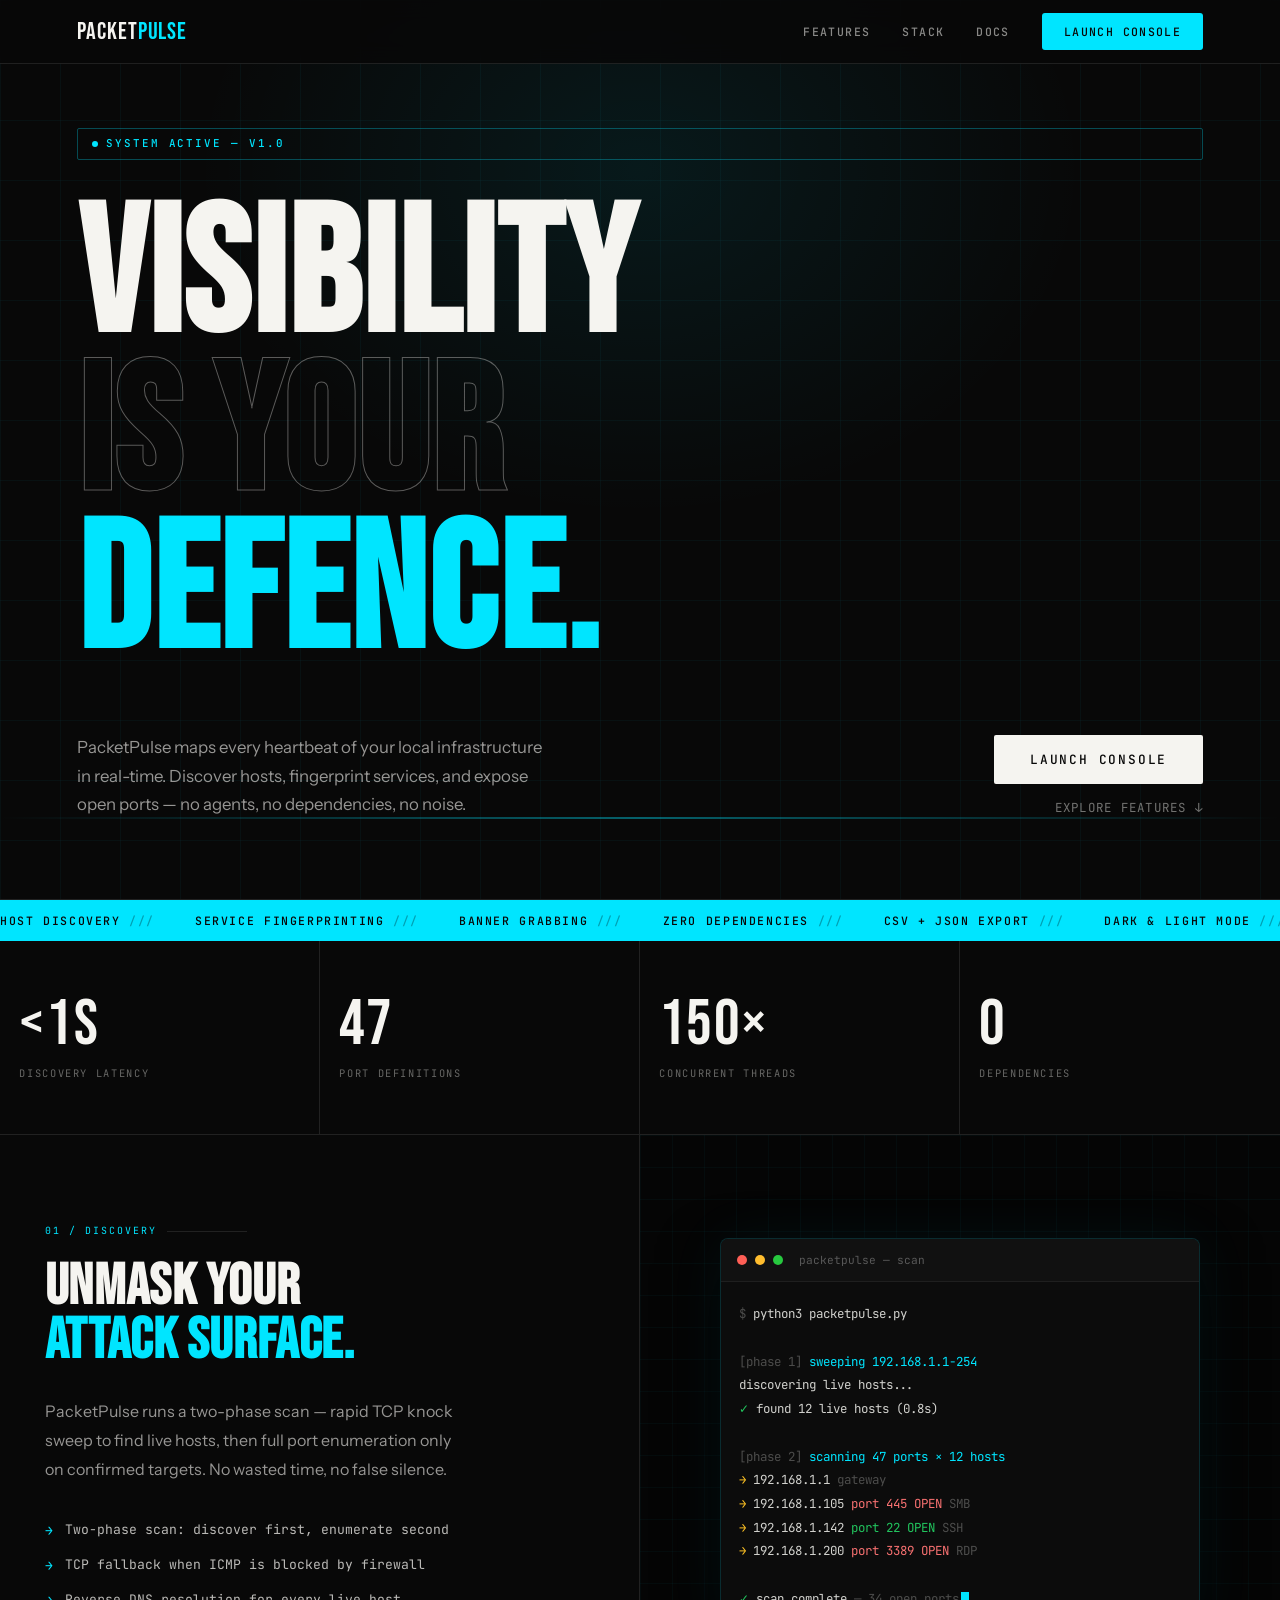
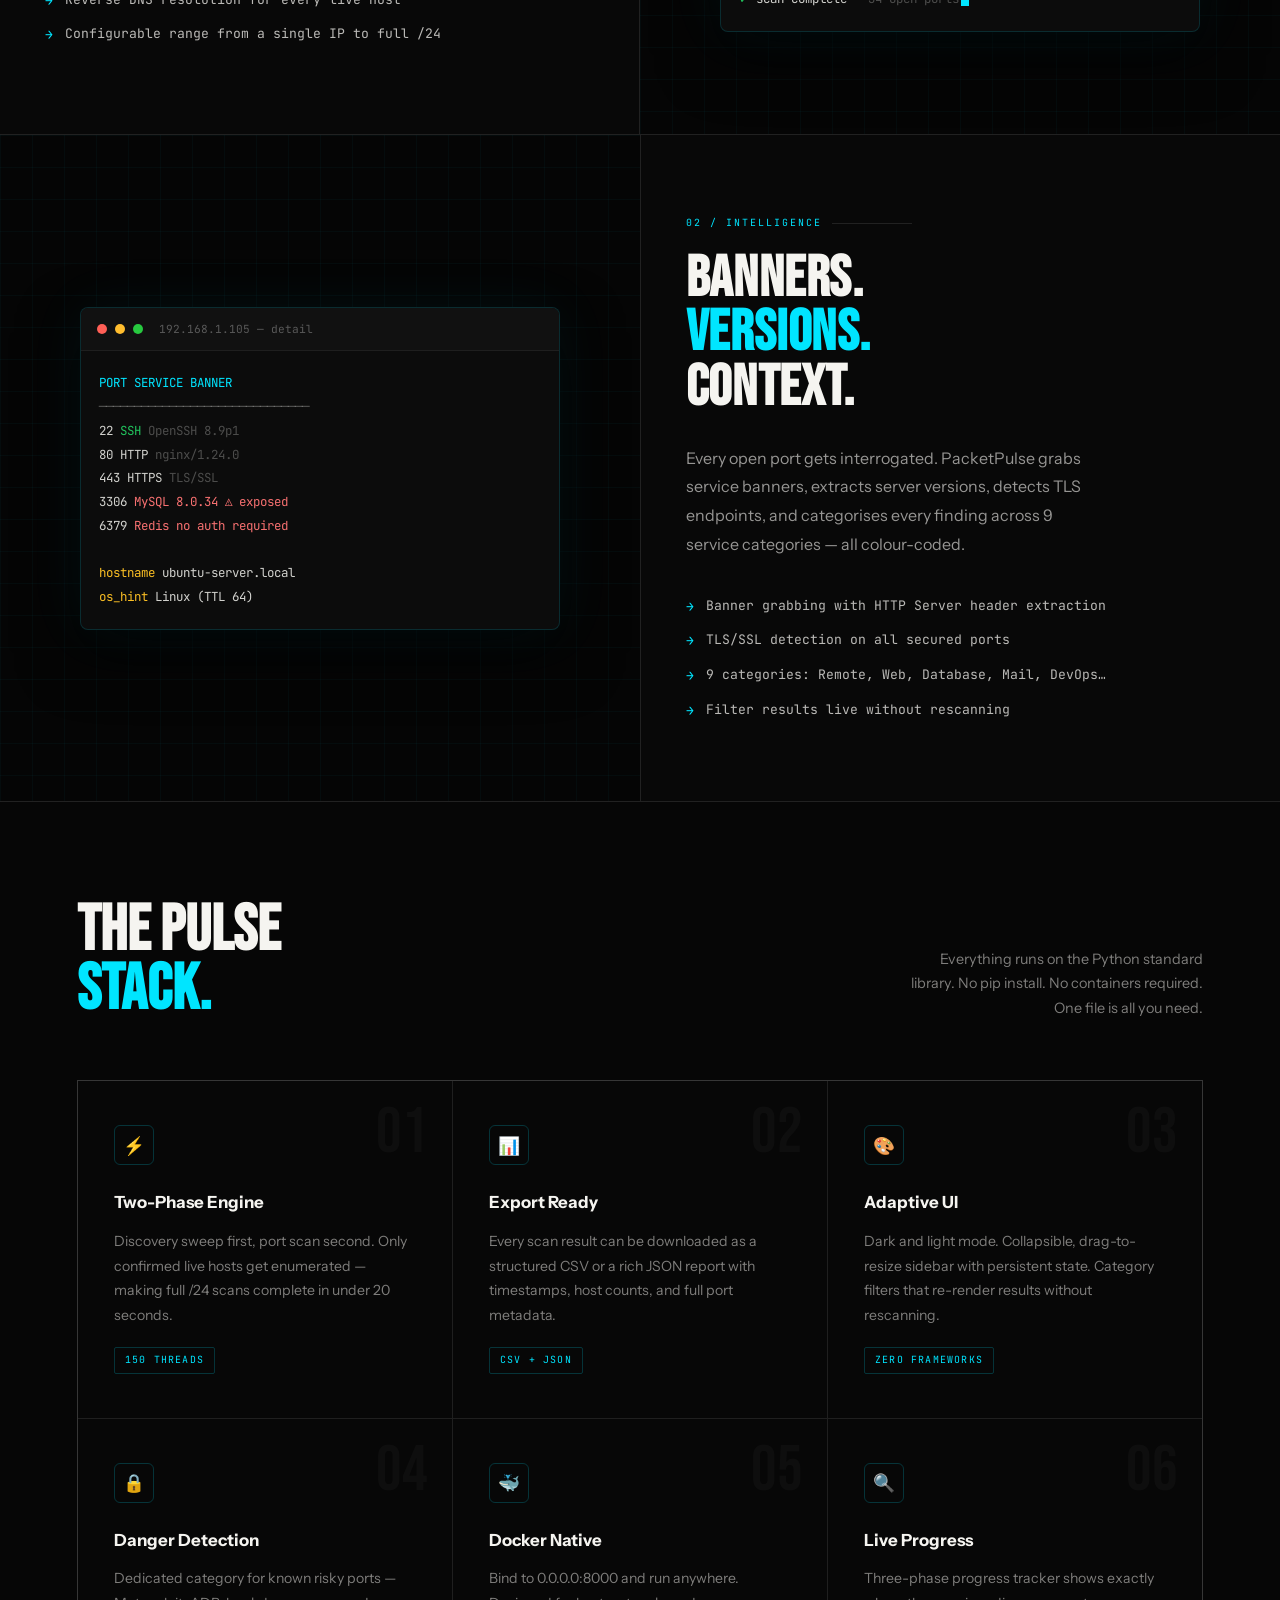
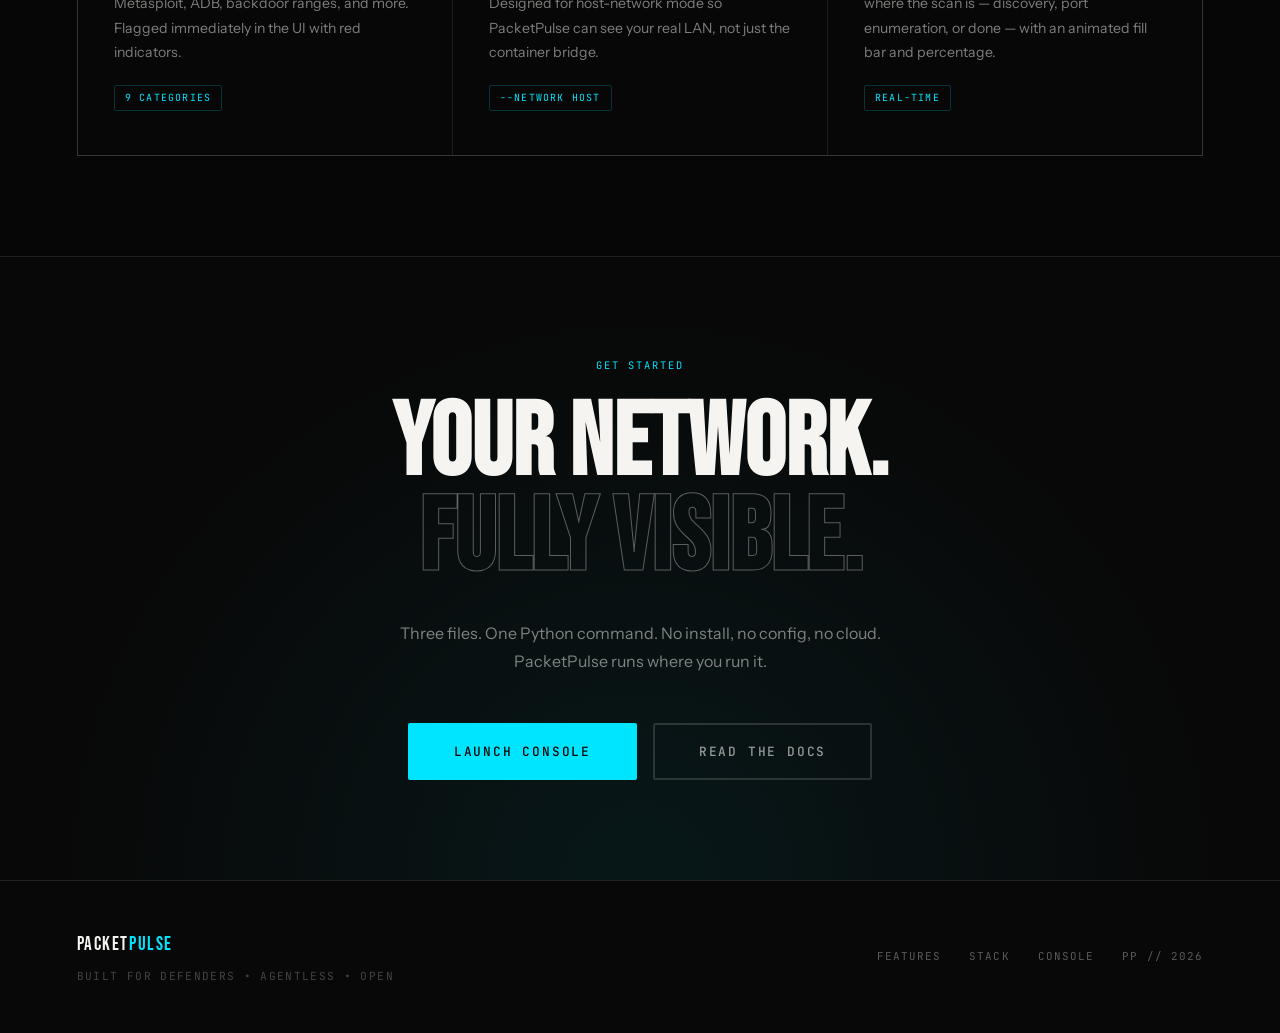
==== frontend/index.html @ a8d6117f "initial: project skeleton" ====
<!DOCTYPE html>
<html lang="en">
<head>
  <meta charset="UTF-8">
  <meta name="viewport" content="width=device-width, initial-scale=1.0">
  <title>PacketPulse | Network Intelligence</title>
  <link rel="preconnect" href="https://fonts.googleapis.com">
  <link href="https://fonts.googleapis.com/css2?family=Bebas+Neue&family=Instrument+Sans:wght@400;500;600;700&family=JetBrains+Mono:wght@400;500&display=swap" rel="stylesheet">
  <style>
    /* ── TOKENS ── */
    :root {
      --black:   #080808;
      --white:   #f5f4f0;
      --ink:     #111111;
      --paper:   #f5f4f0;
      --cyan:    #00e5ff;
      --red:     #ff2d2d;
      --dim:     #6b7280;
      --rule:    rgba(255,255,255,0.1);
      --rule-dk: rgba(0,0,0,0.1);
      --mono:    'JetBrains Mono', monospace;
      --sans:    'Instrument Sans', sans-serif;
      --display: 'Bebas Neue', sans-serif;
    }

    /* ── RESET ── */
    *, *::before, *::after { box-sizing: border-box; margin: 0; padding: 0; }
    html { scroll-behavior: smooth; }
    body {
      background: var(--black);
      color: var(--white);
      font-family: var(--sans);
      font-size: 16px;
      line-height: 1.65;
      overflow-x: hidden;
      -webkit-font-smoothing: antialiased;
    }
    a { text-decoration: none; }

    /* ── CURSOR ── */
    body { cursor: crosshair; }
    a, button { cursor: pointer; }

    /* ── NAV ── */
    nav {
      position: fixed;
      top: 0; left: 0; right: 0;
      z-index: 100;
      display: flex;
      align-items: center;
      justify-content: space-between;
      padding: 0 6%;
      height: 64px;
      border-bottom: 1px solid var(--rule);
      background: rgba(8,8,8,0.85);
      backdrop-filter: blur(12px);
    }
    .nav-logo {
      font-family: var(--display);
      font-size: 1.5rem;
      letter-spacing: 0.04em;
      color: var(--white);
    }
    .nav-logo em { font-style: normal; color: var(--cyan); }
    .nav-right { display: flex; align-items: center; gap: 32px; }
    .nav-link {
      font-family: var(--mono);
      font-size: 0.72rem;
      font-weight: 500;
      letter-spacing: 0.12em;
      text-transform: uppercase;
      color: rgba(245,244,240,0.55);
      transition: color 0.2s;
    }
    .nav-link:hover { color: var(--white); }
    .nav-cta {
      font-family: var(--mono);
      font-size: 0.72rem;
      font-weight: 500;
      letter-spacing: 0.12em;
      text-transform: uppercase;
      color: var(--black);
      background: var(--cyan);
      padding: 9px 22px;
      border-radius: 3px;
      transition: background 0.2s, transform 0.15s;
    }
    .nav-cta:hover { background: #fff; transform: translateY(-1px); }

    /* ── HERO ── */
    .hero {
      min-height: 100vh;
      display: flex;
      flex-direction: column;
      justify-content: flex-end;
      padding: 0 6% 80px;
      padding-top: 64px;
      position: relative;
      border-bottom: 1px solid var(--rule);
      overflow: hidden;
    }

    /* Animated scan grid */
    .hero-grid {
      position: absolute;
      inset: 0;
      background-image:
        linear-gradient(rgba(0,229,255,0.04) 1px, transparent 1px),
        linear-gradient(90deg, rgba(0,229,255,0.04) 1px, transparent 1px);
      background-size: 60px 60px;
      animation: gridDrift 20s linear infinite;
    }
    @keyframes gridDrift {
      from { background-position: 0 0; }
      to   { background-position: 60px 60px; }
    }

    /* Radial glow */
    .hero-glow {
      position: absolute;
      top: -20%;
      left: 50%;
      transform: translateX(-50%);
      width: 900px;
      height: 700px;
      background: radial-gradient(ellipse at center, rgba(0,229,255,0.08) 0%, transparent 70%);
      pointer-events: none;
    }

    /* Scan line */
    .scan-line {
      position: absolute;
      left: 0; right: 0;
      height: 2px;
      background: linear-gradient(90deg, transparent, var(--cyan), transparent);
      animation: scanDown 4s ease-in-out infinite;
      opacity: 0.4;
    }
    @keyframes scanDown {
      0%   { top: 0%; opacity: 0; }
      10%  { opacity: 0.4; }
      90%  { opacity: 0.4; }
      100% { top: 100%; opacity: 0; }
    }

    /* Label chip */
    .hero-chip {
      font-family: var(--mono);
      font-size: 0.68rem;
      font-weight: 500;
      letter-spacing: 0.18em;
      text-transform: uppercase;
      color: var(--cyan);
      border: 1px solid rgba(0,229,255,0.3);
      padding: 6px 14px;
      border-radius: 2px;
      display: inline-flex;
      align-items: center;
      gap: 8px;
      margin-bottom: 40px;
      position: relative;
      z-index: 1;
    }
    .hero-chip::before {
      content: '';
      width: 6px; height: 6px;
      border-radius: 50%;
      background: var(--cyan);
      animation: blink 1.4s infinite;
    }
    @keyframes blink { 0%,100%{opacity:1} 50%{opacity:0.2} }

    .hero-heading {
      font-family: var(--display);
      font-size: clamp(5rem, 14vw, 13rem);
      line-height: 0.88;
      letter-spacing: 0.01em;
      position: relative;
      z-index: 1;
      animation: fadeUp 0.9s ease both;
    }
    .hero-heading .line-1 { display: block; }
    .hero-heading .line-2 {
      display: block;
      color: transparent;
      -webkit-text-stroke: 1px rgba(245,244,240,0.35);
      animation: fadeUp 0.9s 0.15s ease both;
    }
    .hero-heading .line-3 {
      display: block;
      color: var(--cyan);
      animation: fadeUp 0.9s 0.3s ease both;
    }

    @keyframes fadeUp {
      from { opacity:0; transform: translateY(40px); }
      to   { opacity:1; transform: translateY(0); }
    }

    .hero-bottom {
      display: flex;
      align-items: flex-end;
      justify-content: space-between;
      margin-top: 60px;
      position: relative;
      z-index: 1;
      animation: fadeUp 0.9s 0.45s ease both;
    }
    .hero-desc {
      max-width: 480px;
      font-size: 1.05rem;
      color: rgba(245,244,240,0.6);
      line-height: 1.7;
    }
    .hero-actions {
      display: flex;
      flex-direction: column;
      align-items: flex-end;
      gap: 14px;
    }
    .btn-primary {
      font-family: var(--mono);
      font-size: 0.8rem;
      font-weight: 500;
      letter-spacing: 0.14em;
      text-transform: uppercase;
      color: var(--black);
      background: var(--white);
      padding: 14px 36px;
      border-radius: 2px;
      border: none;
      display: inline-block;
      transition: background 0.2s, transform 0.15s;
    }
    .btn-primary:hover { background: var(--cyan); transform: translateY(-2px); }
    .btn-ghost {
      font-family: var(--mono);
      font-size: 0.78rem;
      letter-spacing: 0.1em;
      text-transform: uppercase;
      color: rgba(245,244,240,0.45);
      transition: color 0.2s;
    }
    .btn-ghost:hover { color: var(--white); }

    /* ── STATS TICKER ── */
    .ticker {
      background: var(--cyan);
      overflow: hidden;
      white-space: nowrap;
    }
    .ticker-inner {
      display: inline-flex;
      animation: ticker 28s linear infinite;
    }
    .ticker-item {
      font-family: var(--mono);
      font-size: 0.72rem;
      font-weight: 500;
      letter-spacing: 0.14em;
      text-transform: uppercase;
      color: var(--black);
      padding: 11px 40px 11px 0;
    }
    .ticker-sep { color: rgba(0,0,0,0.3); }
    @keyframes ticker {
      from { transform: translateX(0); }
      to   { transform: translateX(-50%); }
    }

    /* ── STATS STRIP ── */
    .stats {
      display: grid;
      grid-template-columns: repeat(4, 1fr);
      border-bottom: 1px solid var(--rule);
    }
    .stat {
      padding: 52px 6%;
      border-right: 1px solid var(--rule);
      position: relative;
      overflow: hidden;
    }
    .stat:last-child { border-right: none; }
    .stat-num {
      font-family: var(--display);
      font-size: 4rem;
      letter-spacing: 0.02em;
      color: var(--white);
      line-height: 1;
      margin-bottom: 8px;
      transition: color 0.3s;
    }
    .stat:hover .stat-num { color: var(--cyan); }
    .stat-label {
      font-family: var(--mono);
      font-size: 0.65rem;
      letter-spacing: 0.16em;
      text-transform: uppercase;
      color: rgba(245,244,240,0.4);
    }
    .stat::after {
      content: '';
      position: absolute;
      bottom: 0; left: 0; right: 0;
      height: 2px;
      background: var(--cyan);
      transform: scaleX(0);
      transform-origin: left;
      transition: transform 0.4s ease;
    }
    .stat:hover::after { transform: scaleX(1); }

    /* ── SECTION BASE ── */
    section { position: relative; }
    .section-label {
      font-family: var(--mono);
      font-size: 0.62rem;
      letter-spacing: 0.2em;
      text-transform: uppercase;
      color: var(--cyan);
      margin-bottom: 20px;
      display: flex;
      align-items: center;
      gap: 10px;
    }
    .section-label::after {
      content: '';
      flex: 1;
      height: 1px;
      background: var(--rule);
      max-width: 80px;
    }

    /* ── FEATURE SPLIT ── */
    .feature-split {
      display: grid;
      grid-template-columns: 1fr 1fr;
      min-height: 600px;
      border-bottom: 1px solid var(--rule);
    }
    .feature-split:nth-child(even) { direction: rtl; }
    .feature-split:nth-child(even) > * { direction: ltr; }

    .split-text {
      padding: 80px 7%;
      display: flex;
      flex-direction: column;
      justify-content: center;
      border-right: 1px solid var(--rule);
    }
    .feature-split:nth-child(even) .split-text { border-right: none; border-left: 1px solid var(--rule); }

    .split-heading {
      font-family: var(--display);
      font-size: clamp(2.5rem, 4.5vw, 4rem);
      line-height: 0.95;
      margin-bottom: 28px;
      letter-spacing: 0.01em;
    }
    .split-heading em { font-style: normal; color: var(--cyan); }
    .split-body {
      font-size: 1rem;
      color: rgba(245,244,240,0.6);
      max-width: 420px;
      margin-bottom: 36px;
      line-height: 1.8;
    }
    .feature-list {
      list-style: none;
      display: flex;
      flex-direction: column;
      gap: 12px;
    }
    .feature-list li {
      display: flex;
      align-items: flex-start;
      gap: 12px;
      font-family: var(--mono);
      font-size: 0.82rem;
      color: rgba(245,244,240,0.75);
    }
    .feature-list li::before {
      content: '→';
      color: var(--cyan);
      flex-shrink: 0;
      margin-top: 1px;
    }

    /* Terminal visual */
    .split-visual {
      padding: 60px 7%;
      display: flex;
      align-items: center;
      justify-content: center;
      background: #050505;
      position: relative;
      overflow: hidden;
    }
    .split-visual::before {
      content: '';
      position: absolute;
      inset: 0;
      background-image:
        linear-gradient(rgba(0,229,255,0.03) 1px, transparent 1px),
        linear-gradient(90deg, rgba(0,229,255,0.03) 1px, transparent 1px);
      background-size: 32px 32px;
    }

    .terminal {
      width: 100%;
      max-width: 480px;
      background: #0c0c0c;
      border: 1px solid rgba(0,229,255,0.15);
      border-radius: 8px;
      overflow: hidden;
      position: relative;
      z-index: 1;
      box-shadow: 0 0 60px rgba(0,229,255,0.06), 0 24px 60px rgba(0,0,0,0.6);
    }
    .term-bar {
      padding: 12px 16px;
      background: #111;
      border-bottom: 1px solid rgba(255,255,255,0.06);
      display: flex;
      align-items: center;
      gap: 8px;
    }
    .term-dot {
      width: 10px; height: 10px;
      border-radius: 50%;
    }
    .term-dot.r { background: #ff5f56; }
    .term-dot.y { background: #ffbd2e; }
    .term-dot.g { background: #27c93f; }
    .term-title {
      font-family: var(--mono);
      font-size: 0.7rem;
      color: rgba(255,255,255,0.3);
      margin-left: 8px;
    }
    .term-body {
      padding: 20px 18px;
      font-family: var(--mono);
      font-size: 0.78rem;
      line-height: 1.9;
    }
    .t-dim   { color: rgba(245,244,240,0.28); }
    .t-cyan  { color: var(--cyan); }
    .t-green { color: #22c55e; }
    .t-red   { color: #f87171; }
    .t-white { color: rgba(245,244,240,0.85); }
    .t-amber { color: #fbbf24; }
    .cursor {
      display: inline-block;
      width: 8px; height: 14px;
      background: var(--cyan);
      margin-left: 2px;
      vertical-align: middle;
      animation: cursorBlink 1.1s step-end infinite;
    }
    @keyframes cursorBlink { 0%,100%{opacity:1} 50%{opacity:0} }

    /* Topology visual */
    .topology {
      width: 100%;
      max-width: 420px;
      position: relative;
      z-index: 1;
    }
    .topo-node {
      position: absolute;
      width: 44px; height: 44px;
      border-radius: 50%;
      border: 1.5px solid;
      display: flex;
      align-items: center;
      justify-content: center;
      font-family: var(--mono);
      font-size: 0.6rem;
      color: rgba(245,244,240,0.7);
      background: #0c0c0c;
    }
    .topo-svg { width: 100%; height: 320px; }

    /* ── CARDS GRID ── */
    .cards-section {
      padding: 100px 6%;
      background: #060606;
      border-bottom: 1px solid var(--rule);
    }
    .cards-header {
      display: flex;
      align-items: flex-end;
      justify-content: space-between;
      margin-bottom: 60px;
    }
    .cards-heading {
      font-family: var(--display);
      font-size: clamp(2.5rem, 5vw, 4.5rem);
      line-height: 0.92;
      max-width: 500px;
    }
    .cards-heading em { font-style: normal; color: var(--cyan); }
    .cards-sub {
      font-size: 0.9rem;
      color: rgba(245,244,240,0.5);
      max-width: 300px;
      text-align: right;
      line-height: 1.7;
    }
    .cards-grid {
      display: grid;
      grid-template-columns: repeat(3, 1fr);
      gap: 1px;
      background: var(--rule);
      border: 1px solid var(--rule);
    }
    .c-card {
      background: #070707;
      padding: 44px 36px;
      position: relative;
      overflow: hidden;
      transition: background 0.3s;
    }
    .c-card:hover { background: #0d0d0d; }
    .c-card::before {
      content: attr(data-num);
      position: absolute;
      top: 20px; right: 24px;
      font-family: var(--display);
      font-size: 4rem;
      color: rgba(255,255,255,0.03);
      line-height: 1;
      pointer-events: none;
    }
    .c-card-icon {
      width: 40px; height: 40px;
      border: 1px solid rgba(0,229,255,0.2);
      border-radius: 6px;
      display: flex;
      align-items: center;
      justify-content: center;
      font-size: 1.1rem;
      margin-bottom: 24px;
      color: var(--cyan);
      transition: background 0.3s, border-color 0.3s;
    }
    .c-card:hover .c-card-icon { background: rgba(0,229,255,0.08); border-color: var(--cyan); }
    .c-card-title {
      font-family: var(--sans);
      font-size: 1.05rem;
      font-weight: 700;
      color: var(--white);
      margin-bottom: 12px;
    }
    .c-card-body {
      font-size: 0.88rem;
      color: rgba(245,244,240,0.5);
      line-height: 1.75;
    }
    .c-card-tag {
      display: inline-block;
      margin-top: 20px;
      font-family: var(--mono);
      font-size: 0.62rem;
      letter-spacing: 0.12em;
      text-transform: uppercase;
      color: var(--cyan);
      padding: 4px 10px;
      border: 1px solid rgba(0,229,255,0.2);
      border-radius: 2px;
    }

    /* ── MARQUEE CTA ── */
    .marquee-cta {
      padding: 100px 6%;
      display: flex;
      flex-direction: column;
      align-items: center;
      text-align: center;
      border-bottom: 1px solid var(--rule);
      position: relative;
      overflow: hidden;
    }
    .marquee-cta::before {
      content: '';
      position: absolute;
      inset: 0;
      background: radial-gradient(ellipse at center bottom, rgba(0,229,255,0.07) 0%, transparent 65%);
    }
    .cta-overline {
      font-family: var(--mono);
      font-size: 0.65rem;
      letter-spacing: 0.2em;
      text-transform: uppercase;
      color: var(--cyan);
      margin-bottom: 24px;
      position: relative;
    }
    .cta-heading {
      font-family: var(--display);
      font-size: clamp(3rem, 8vw, 7rem);
      line-height: 0.92;
      max-width: 900px;
      margin-bottom: 32px;
      position: relative;
    }
    .cta-heading em { font-style: normal; color: transparent; -webkit-text-stroke: 1px rgba(245,244,240,0.35); }
    .cta-sub {
      font-size: 1rem;
      color: rgba(245,244,240,0.5);
      max-width: 520px;
      margin-bottom: 48px;
      line-height: 1.75;
      position: relative;
    }
    .cta-btns {
      display: flex;
      gap: 16px;
      position: relative;
    }
    .btn-lg {
      font-family: var(--mono);
      font-size: 0.8rem;
      font-weight: 500;
      letter-spacing: 0.14em;
      text-transform: uppercase;
      padding: 16px 44px;
      border-radius: 2px;
      display: inline-block;
      transition: all 0.2s;
    }
    .btn-lg.fill {
      background: var(--cyan);
      color: var(--black);
      border: 2px solid var(--cyan);
    }
    .btn-lg.fill:hover { background: var(--white); border-color: var(--white); transform: translateY(-2px); }
    .btn-lg.outline {
      background: transparent;
      color: rgba(245,244,240,0.6);
      border: 2px solid rgba(245,244,240,0.15);
    }
    .btn-lg.outline:hover { border-color: rgba(245,244,240,0.5); color: var(--white); }

    /* ── FOOTER ── */
    footer {
      padding: 48px 6%;
      display: flex;
      align-items: center;
      justify-content: space-between;
      flex-wrap: wrap;
      gap: 20px;
    }
    .foot-logo {
      font-family: var(--display);
      font-size: 1.2rem;
      letter-spacing: 0.08em;
      color: var(--white);
    }
    .foot-logo em { font-style: normal; color: var(--cyan); }
    .foot-tagline {
      font-family: var(--mono);
      font-size: 0.7rem;
      letter-spacing: 0.12em;
      color: rgba(245,244,240,0.25);
      text-transform: uppercase;
    }
    .foot-links {
      display: flex;
      gap: 28px;
    }
    .foot-link {
      font-family: var(--mono);
      font-size: 0.68rem;
      letter-spacing: 0.1em;
      text-transform: uppercase;
      color: rgba(245,244,240,0.35);
      transition: color 0.2s;
    }
    .foot-link:hover { color: var(--cyan); }

    /* ── SCROLL ANIMATIONS ── */
    .reveal {
      opacity: 0;
      transform: translateY(28px);
      transition: opacity 0.7s ease, transform 0.7s ease;
    }
    .reveal.visible {
      opacity: 1;
      transform: translateY(0);
    }

    /* ── RESPONSIVE ── */
    @media (max-width: 900px) {
      .feature-split { grid-template-columns: 1fr; }
      .feature-split:nth-child(even) { direction: ltr; }
      .split-text { border-right: none; border-bottom: 1px solid var(--rule); }
      .stats { grid-template-columns: repeat(2, 1fr); }
      .stat:nth-child(2) { border-right: none; }
      .stat:nth-child(3) { border-top: 1px solid var(--rule); }
      .cards-grid { grid-template-columns: 1fr; }
      .cards-header { flex-direction: column; align-items: flex-start; gap: 16px; }
      .cards-sub { text-align: left; }
      .hero-bottom { flex-direction: column; align-items: flex-start; gap: 32px; }
      .hero-actions { align-items: flex-start; }
      nav .nav-right .nav-link { display: none; }
    }
  </style>
</head>
<body>

  <!-- NAV -->
  <nav>
    <div class="nav-logo">Packet<em>Pulse</em></div>
    <div class="nav-right">
      <a href="#features" class="nav-link">Features</a>
      <a href="#stack" class="nav-link">Stack</a>
      <a href="#start" class="nav-link">Docs</a>
      <a href="/pulse" class="nav-cta">Launch Console</a>
    </div>
  </nav>

  <!-- HERO -->
  <section class="hero">
    <div class="hero-grid"></div>
    <div class="hero-glow"></div>
    <div class="scan-line"></div>

    <div class="hero-chip">System Active &mdash; v1.0</div>

    <h1 class="hero-heading">
      <span class="line-1">Visibility</span>
      <span class="line-2">is Your</span>
      <span class="line-3">Defence.</span>
    </h1>

    <div class="hero-bottom">
      <p class="hero-desc">
        PacketPulse maps every heartbeat of your local infrastructure in real-time. 
        Discover hosts, fingerprint services, and expose open ports — no agents, no dependencies, no noise.
      </p>
      <div class="hero-actions">
        <a href="/pulse" class="btn-primary">Launch Console</a>
        <a href="#features" class="btn-ghost">Explore Features ↓</a>
      </div>
    </div>
  </section>

  <!-- TICKER -->
  <div class="ticker">
    <div class="ticker-inner">
      <!-- Duplicate for seamless loop -->
      <span class="ticker-item">Host Discovery <span class="ticker-sep">///</span></span>
      <span class="ticker-item">Service Fingerprinting <span class="ticker-sep">///</span></span>
      <span class="ticker-item">Banner Grabbing <span class="ticker-sep">///</span></span>
      <span class="ticker-item">Zero Dependencies <span class="ticker-sep">///</span></span>
      <span class="ticker-item">CSV + JSON Export <span class="ticker-sep">///</span></span>
      <span class="ticker-item">Dark &amp; Light Mode <span class="ticker-sep">///</span></span>
      <span class="ticker-item">150 Concurrent Threads <span class="ticker-sep">///</span></span>
      <span class="ticker-item">Resizable UI <span class="ticker-sep">///</span></span>
      <span class="ticker-item">Host Discovery <span class="ticker-sep">///</span></span>
      <span class="ticker-item">Service Fingerprinting <span class="ticker-sep">///</span></span>
      <span class="ticker-item">Banner Grabbing <span class="ticker-sep">///</span></span>
      <span class="ticker-item">Zero Dependencies <span class="ticker-sep">///</span></span>
      <span class="ticker-item">CSV + JSON Export <span class="ticker-sep">///</span></span>
      <span class="ticker-item">Dark &amp; Light Mode <span class="ticker-sep">///</span></span>
      <span class="ticker-item">150 Concurrent Threads <span class="ticker-sep">///</span></span>
      <span class="ticker-item">Resizable UI <span class="ticker-sep">///</span></span>
    </div>
  </div>

  <!-- STATS -->
  <div class="stats reveal">
    <div class="stat">
      <div class="stat-num">&lt;1s</div>
      <div class="stat-label">Discovery latency</div>
    </div>
    <div class="stat">
      <div class="stat-num">47</div>
      <div class="stat-label">Port definitions</div>
    </div>
    <div class="stat">
      <div class="stat-num">150×</div>
      <div class="stat-label">Concurrent threads</div>
    </div>
    <div class="stat">
      <div class="stat-num">0</div>
      <div class="stat-label">Dependencies</div>
    </div>
  </div>

  <!-- FEATURE 1 -->
  <section id="features" class="feature-split reveal">
    <div class="split-text">
      <div class="section-label">01 / Discovery</div>
      <h2 class="split-heading">Unmask your<br><em>Attack Surface.</em></h2>
      <p class="split-body">
        PacketPulse runs a two-phase scan — rapid TCP knock sweep to find live hosts, 
        then full port enumeration only on confirmed targets. No wasted time, no false silence.
      </p>
      <ul class="feature-list">
        <li>Two-phase scan: discover first, enumerate second</li>
        <li>TCP fallback when ICMP is blocked by firewall</li>
        <li>Reverse DNS resolution for every live host</li>
        <li>Configurable range from a single IP to full /24</li>
      </ul>
    </div>
    <div class="split-visual">
      <div class="terminal">
        <div class="term-bar">
          <div class="term-dot r"></div>
          <div class="term-dot y"></div>
          <div class="term-dot g"></div>
          <span class="term-title">packetpulse — scan</span>
        </div>
        <div class="term-body">
          <div><span class="t-dim">$</span> <span class="t-white">python3 packetpulse.py</span></div>
          <div class="t-dim">&nbsp;</div>
          <div><span class="t-dim">[phase 1]</span> <span class="t-cyan">sweeping 192.168.1.1-254</span></div>
          <div><span class="t-dim">          </span> <span class="t-white">discovering live hosts...</span></div>
          <div><span class="t-green">✓</span> <span class="t-white">found 12 live hosts (0.8s)</span></div>
          <div class="t-dim">&nbsp;</div>
          <div><span class="t-dim">[phase 2]</span> <span class="t-cyan">scanning 47 ports × 12 hosts</span></div>
          <div><span class="t-amber">→</span> <span class="t-white">192.168.1.1</span>  <span class="t-dim">gateway</span></div>
          <div><span class="t-amber">→</span> <span class="t-white">192.168.1.105</span> <span class="t-red">port 445 OPEN</span> <span class="t-dim">SMB</span></div>
          <div><span class="t-amber">→</span> <span class="t-white">192.168.1.142</span> <span class="t-green">port 22 OPEN</span>  <span class="t-dim">SSH</span></div>
          <div><span class="t-amber">→</span> <span class="t-white">192.168.1.200</span> <span class="t-red">port 3389 OPEN</span> <span class="t-dim">RDP</span></div>
          <div class="t-dim">&nbsp;</div>
          <div><span class="t-green">✓</span> <span class="t-white">scan complete</span> <span class="t-dim">— 34 open ports</span><span class="cursor"></span></div>
        </div>
      </div>
    </div>
  </section>

  <!-- FEATURE 2 -->
  <section class="feature-split reveal">
    <div class="split-text">
      <div class="section-label">02 / Intelligence</div>
      <h2 class="split-heading">Banners.<br><em>Versions.</em><br>Context.</h2>
      <p class="split-body">
        Every open port gets interrogated. PacketPulse grabs service banners, 
        extracts server versions, detects TLS endpoints, and categorises every 
        finding across 9 service categories — all colour-coded.
      </p>
      <ul class="feature-list">
        <li>Banner grabbing with HTTP Server header extraction</li>
        <li>TLS/SSL detection on all secured ports</li>
        <li>9 categories: Remote, Web, Database, Mail, DevOps…</li>
        <li>Filter results live without rescanning</li>
      </ul>
    </div>
    <div class="split-visual">
      <div class="terminal">
        <div class="term-bar">
          <div class="term-dot r"></div>
          <div class="term-dot y"></div>
          <div class="term-dot g"></div>
          <span class="term-title">192.168.1.105 — detail</span>
        </div>
        <div class="term-body">
          <div><span class="t-cyan">PORT</span>    <span class="t-cyan">SERVICE</span>     <span class="t-cyan">BANNER</span></div>
          <div class="t-dim">──────────────────────────────</div>
          <div><span class="t-white">22</span>      <span class="t-green">SSH</span>          <span class="t-dim">OpenSSH 8.9p1</span></div>
          <div><span class="t-white">80</span>      <span class="t-white">HTTP</span>         <span class="t-dim">nginx/1.24.0</span></div>
          <div><span class="t-white">443</span>     <span class="t-white">HTTPS</span>        <span class="t-dim">TLS/SSL</span></div>
          <div><span class="t-white">3306</span>    <span class="t-red">MySQL</span>        <span class="t-red">8.0.34 ⚠ exposed</span></div>
          <div><span class="t-white">6379</span>    <span class="t-red">Redis</span>        <span class="t-red">no auth required</span></div>
          <div class="t-dim">&nbsp;</div>
          <div><span class="t-amber">hostname</span>  <span class="t-white">ubuntu-server.local</span></div>
          <div><span class="t-amber">os_hint</span>   <span class="t-white">Linux (TTL 64)</span></div>
        </div>
      </div>
    </div>
  </section>

  <!-- CARDS SECTION -->
  <div id="stack" class="cards-section">
    <div class="cards-header reveal">
      <h2 class="cards-heading">The Pulse<br><em>Stack.</em></h2>
      <p class="cards-sub">
        Everything runs on the Python standard library. No pip install. No containers required. 
        One file is all you need.
      </p>
    </div>

    <div class="cards-grid reveal">
      <div class="c-card" data-num="01">
        <div class="c-card-icon">⚡</div>
        <div class="c-card-title">Two-Phase Engine</div>
        <div class="c-card-body">Discovery sweep first, port scan second. Only confirmed live hosts get enumerated — making full /24 scans complete in under 20 seconds.</div>
        <span class="c-card-tag">150 threads</span>
      </div>
      <div class="c-card" data-num="02">
        <div class="c-card-icon">📊</div>
        <div class="c-card-title">Export Ready</div>
        <div class="c-card-body">Every scan result can be downloaded as a structured CSV or a rich JSON report with timestamps, host counts, and full port metadata.</div>
        <span class="c-card-tag">CSV + JSON</span>
      </div>
      <div class="c-card" data-num="03">
        <div class="c-card-icon">🎨</div>
        <div class="c-card-title">Adaptive UI</div>
        <div class="c-card-body">Dark and light mode. Collapsible, drag-to-resize sidebar with persistent state. Category filters that re-render results without rescanning.</div>
        <span class="c-card-tag">Zero frameworks</span>
      </div>
      <div class="c-card" data-num="04">
        <div class="c-card-icon">🔒</div>
        <div class="c-card-title">Danger Detection</div>
        <div class="c-card-body">Dedicated category for known risky ports — Metasploit, ADB, backdoor ranges, and more. Flagged immediately in the UI with red indicators.</div>
        <span class="c-card-tag">9 categories</span>
      </div>
      <div class="c-card" data-num="05">
        <div class="c-card-icon">🐳</div>
        <div class="c-card-title">Docker Native</div>
        <div class="c-card-body">Bind to 0.0.0.0:8000 and run anywhere. Designed for host-network mode so PacketPulse can see your real LAN, not just the container bridge.</div>
        <span class="c-card-tag">--network host</span>
      </div>
      <div class="c-card" data-num="06">
        <div class="c-card-icon">🔍</div>
        <div class="c-card-title">Live Progress</div>
        <div class="c-card-body">Three-phase progress tracker shows exactly where the scan is — discovery, port enumeration, or done — with an animated fill bar and percentage.</div>
        <span class="c-card-tag">Real-time</span>
      </div>
    </div>
  </div>

  <!-- CTA -->
  <section id="start" class="marquee-cta reveal">
    <div class="cta-overline">Get Started</div>
    <h2 class="cta-heading">Your network.<br><em>Fully visible.</em></h2>
    <p class="cta-sub">
      Three files. One Python command. No install, no config, no cloud.
      PacketPulse runs where you run it.
    </p>
    <div class="cta-btns">
      <a href="/pulse" class="btn-lg fill">Launch Console</a>
      <a href="#" class="btn-lg outline">Read the Docs</a>
    </div>
  </section>

  <!-- FOOTER -->
  <footer>
    <div>
      <div class="foot-logo">Packet<em>Pulse</em></div>
      <div class="foot-tagline" style="margin-top:6px">Built for defenders &bull; Agentless &bull; Open</div>
    </div>
    <div class="foot-links">
      <a href="#features" class="foot-link">Features</a>
      <a href="#stack" class="foot-link">Stack</a>
      <a href="/pulse" class="foot-link">Console</a>
      <span class="foot-link" style="cursor:default">PP // 2026</span>
    </div>
  </footer>

  <script>
    // Scroll reveal
    const reveals = document.querySelectorAll('.reveal');
    const observer = new IntersectionObserver(entries => {
      entries.forEach(e => {
        if (e.isIntersecting) {
          e.target.classList.add('visible');
          observer.unobserve(e.target);
        }
      });
    }, { threshold: 0.1 });
    reveals.forEach(el => observer.observe(el));

    // Stagger card reveals
    document.querySelectorAll('.c-card').forEach((card, i) => {
      card.style.transitionDelay = (i * 0.07) + 's';
      card.classList.add('reveal');
      observer.observe(card);
    });
  </script>
</body>
</html>
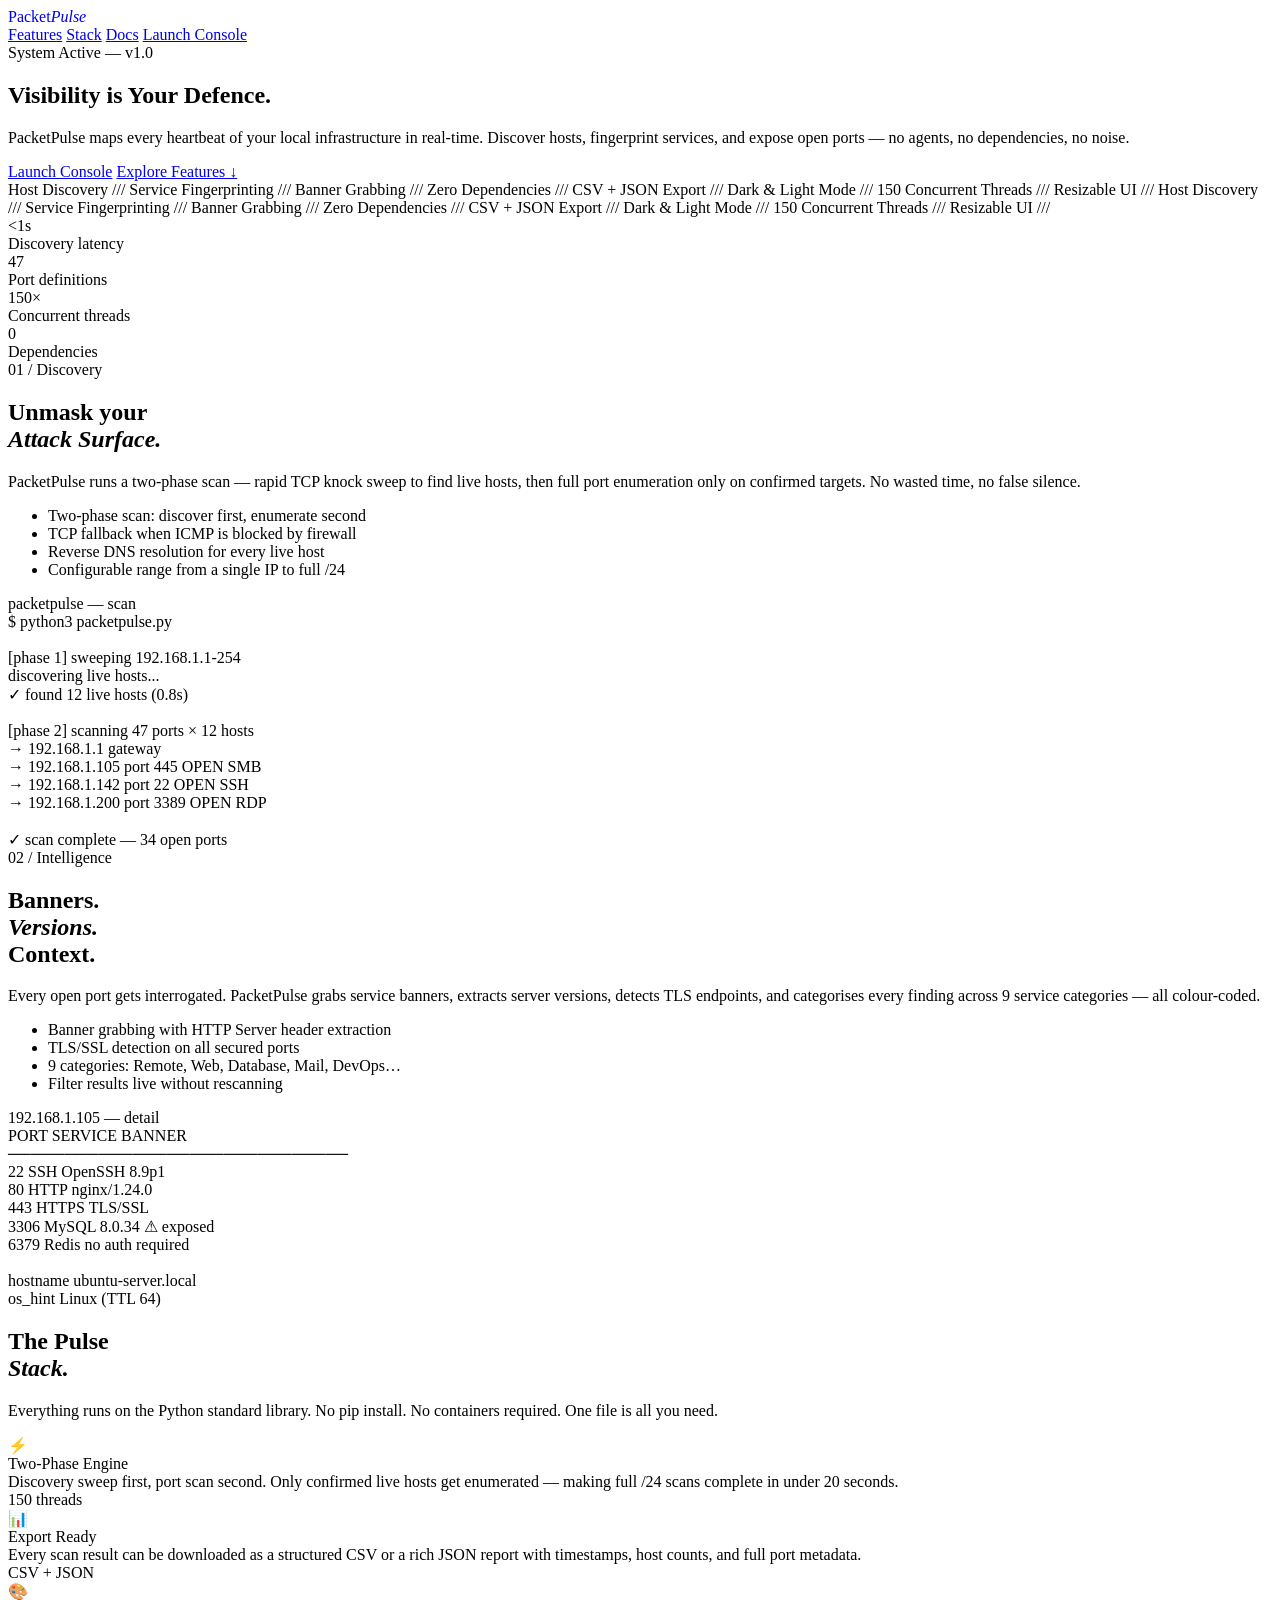
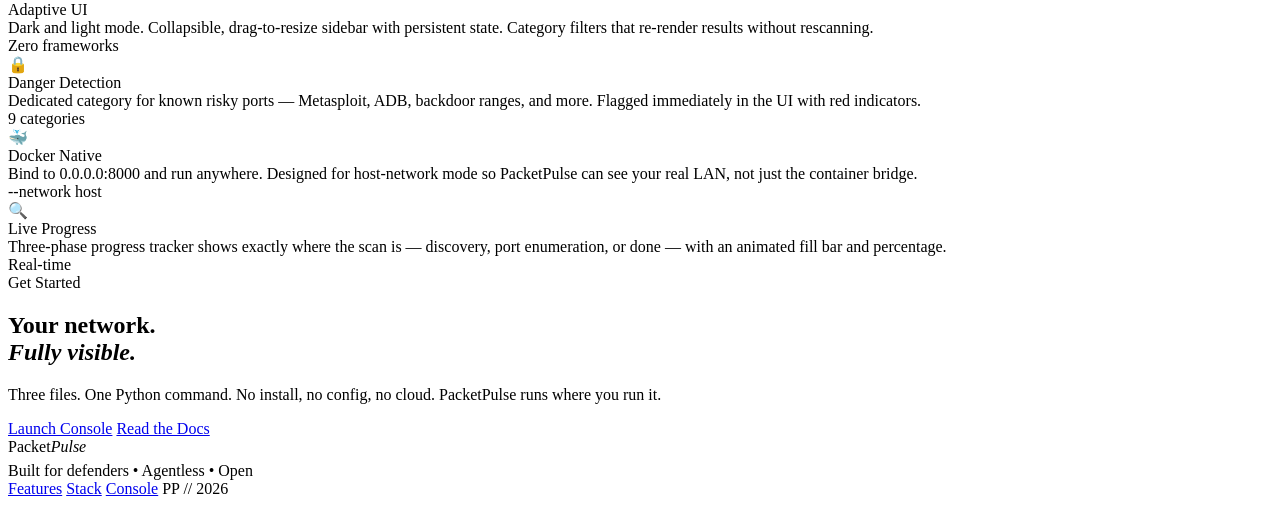
==== commit cc47f069: "update: frontend v1.6" ====
--- a/frontend/index.html
+++ b/frontend/index.html
@@ -6,718 +6,19 @@
   <title>PacketPulse | Network Intelligence</title>
   <link rel="preconnect" href="https://fonts.googleapis.com">
   <link href="https://fonts.googleapis.com/css2?family=Bebas+Neue&family=Instrument+Sans:wght@400;500;600;700&family=JetBrains+Mono:wght@400;500&display=swap" rel="stylesheet">
-  <style>
-    /* ── TOKENS ── */
-    :root {
-      --black:   #080808;
-      --white:   #f5f4f0;
-      --ink:     #111111;
-      --paper:   #f5f4f0;
-      --cyan:    #00e5ff;
-      --red:     #ff2d2d;
-      --dim:     #6b7280;
-      --rule:    rgba(255,255,255,0.1);
-      --rule-dk: rgba(0,0,0,0.1);
-      --mono:    'JetBrains Mono', monospace;
-      --sans:    'Instrument Sans', sans-serif;
-      --display: 'Bebas Neue', sans-serif;
-    }
-
-    /* ── RESET ── */
-    *, *::before, *::after { box-sizing: border-box; margin: 0; padding: 0; }
-    html { scroll-behavior: smooth; }
-    body {
-      background: var(--black);
-      color: var(--white);
-      font-family: var(--sans);
-      font-size: 16px;
-      line-height: 1.65;
-      overflow-x: hidden;
-      -webkit-font-smoothing: antialiased;
-    }
-    a { text-decoration: none; }
-
-    /* ── CURSOR ── */
-    body { cursor: crosshair; }
-    a, button { cursor: pointer; }
-
-    /* ── NAV ── */
-    nav {
-      position: fixed;
-      top: 0; left: 0; right: 0;
-      z-index: 100;
-      display: flex;
-      align-items: center;
-      justify-content: space-between;
-      padding: 0 6%;
-      height: 64px;
-      border-bottom: 1px solid var(--rule);
-      background: rgba(8,8,8,0.85);
-      backdrop-filter: blur(12px);
-    }
-    .nav-logo {
-      font-family: var(--display);
-      font-size: 1.5rem;
-      letter-spacing: 0.04em;
-      color: var(--white);
-    }
-    .nav-logo em { font-style: normal; color: var(--cyan); }
-    .nav-right { display: flex; align-items: center; gap: 32px; }
-    .nav-link {
-      font-family: var(--mono);
-      font-size: 0.72rem;
-      font-weight: 500;
-      letter-spacing: 0.12em;
-      text-transform: uppercase;
-      color: rgba(245,244,240,0.55);
-      transition: color 0.2s;
-    }
-    .nav-link:hover { color: var(--white); }
-    .nav-cta {
-      font-family: var(--mono);
-      font-size: 0.72rem;
-      font-weight: 500;
-      letter-spacing: 0.12em;
-      text-transform: uppercase;
-      color: var(--black);
-      background: var(--cyan);
-      padding: 9px 22px;
-      border-radius: 3px;
-      transition: background 0.2s, transform 0.15s;
-    }
-    .nav-cta:hover { background: #fff; transform: translateY(-1px); }
-
-    /* ── HERO ── */
-    .hero {
-      min-height: 100vh;
-      display: flex;
-      flex-direction: column;
-      justify-content: flex-end;
-      padding: 0 6% 80px;
-      padding-top: 64px;
-      position: relative;
-      border-bottom: 1px solid var(--rule);
-      overflow: hidden;
-    }
-
-    /* Animated scan grid */
-    .hero-grid {
-      position: absolute;
-      inset: 0;
-      background-image:
-        linear-gradient(rgba(0,229,255,0.04) 1px, transparent 1px),
-        linear-gradient(90deg, rgba(0,229,255,0.04) 1px, transparent 1px);
-      background-size: 60px 60px;
-      animation: gridDrift 20s linear infinite;
-    }
-    @keyframes gridDrift {
-      from { background-position: 0 0; }
-      to   { background-position: 60px 60px; }
-    }
-
-    /* Radial glow */
-    .hero-glow {
-      position: absolute;
-      top: -20%;
-      left: 50%;
-      transform: translateX(-50%);
-      width: 900px;
-      height: 700px;
-      background: radial-gradient(ellipse at center, rgba(0,229,255,0.08) 0%, transparent 70%);
-      pointer-events: none;
-    }
-
-    /* Scan line */
-    .scan-line {
-      position: absolute;
-      left: 0; right: 0;
-      height: 2px;
-      background: linear-gradient(90deg, transparent, var(--cyan), transparent);
-      animation: scanDown 4s ease-in-out infinite;
-      opacity: 0.4;
-    }
-    @keyframes scanDown {
-      0%   { top: 0%; opacity: 0; }
-      10%  { opacity: 0.4; }
-      90%  { opacity: 0.4; }
-      100% { top: 100%; opacity: 0; }
-    }
-
-    /* Label chip */
-    .hero-chip {
-      font-family: var(--mono);
-      font-size: 0.68rem;
-      font-weight: 500;
-      letter-spacing: 0.18em;
-      text-transform: uppercase;
-      color: var(--cyan);
-      border: 1px solid rgba(0,229,255,0.3);
-      padding: 6px 14px;
-      border-radius: 2px;
-      display: inline-flex;
-      align-items: center;
-      gap: 8px;
-      margin-bottom: 40px;
-      position: relative;
-      z-index: 1;
-    }
-    .hero-chip::before {
-      content: '';
-      width: 6px; height: 6px;
-      border-radius: 50%;
-      background: var(--cyan);
-      animation: blink 1.4s infinite;
-    }
-    @keyframes blink { 0%,100%{opacity:1} 50%{opacity:0.2} }
-
-    .hero-heading {
-      font-family: var(--display);
-      font-size: clamp(5rem, 14vw, 13rem);
-      line-height: 0.88;
-      letter-spacing: 0.01em;
-      position: relative;
-      z-index: 1;
-      animation: fadeUp 0.9s ease both;
-    }
-    .hero-heading .line-1 { display: block; }
-    .hero-heading .line-2 {
-      display: block;
-      color: transparent;
-      -webkit-text-stroke: 1px rgba(245,244,240,0.35);
-      animation: fadeUp 0.9s 0.15s ease both;
-    }
-    .hero-heading .line-3 {
-      display: block;
-      color: var(--cyan);
-      animation: fadeUp 0.9s 0.3s ease both;
-    }
-
-    @keyframes fadeUp {
-      from { opacity:0; transform: translateY(40px); }
-      to   { opacity:1; transform: translateY(0); }
-    }
-
-    .hero-bottom {
-      display: flex;
-      align-items: flex-end;
-      justify-content: space-between;
-      margin-top: 60px;
-      position: relative;
-      z-index: 1;
-      animation: fadeUp 0.9s 0.45s ease both;
-    }
-    .hero-desc {
-      max-width: 480px;
-      font-size: 1.05rem;
-      color: rgba(245,244,240,0.6);
-      line-height: 1.7;
-    }
-    .hero-actions {
-      display: flex;
-      flex-direction: column;
-      align-items: flex-end;
-      gap: 14px;
-    }
-    .btn-primary {
-      font-family: var(--mono);
-      font-size: 0.8rem;
-      font-weight: 500;
-      letter-spacing: 0.14em;
-      text-transform: uppercase;
-      color: var(--black);
-      background: var(--white);
-      padding: 14px 36px;
-      border-radius: 2px;
-      border: none;
-      display: inline-block;
-      transition: background 0.2s, transform 0.15s;
-    }
-    .btn-primary:hover { background: var(--cyan); transform: translateY(-2px); }
-    .btn-ghost {
-      font-family: var(--mono);
-      font-size: 0.78rem;
-      letter-spacing: 0.1em;
-      text-transform: uppercase;
-      color: rgba(245,244,240,0.45);
-      transition: color 0.2s;
-    }
-    .btn-ghost:hover { color: var(--white); }
-
-    /* ── STATS TICKER ── */
-    .ticker {
-      background: var(--cyan);
-      overflow: hidden;
-      white-space: nowrap;
-    }
-    .ticker-inner {
-      display: inline-flex;
-      animation: ticker 28s linear infinite;
-    }
-    .ticker-item {
-      font-family: var(--mono);
-      font-size: 0.72rem;
-      font-weight: 500;
-      letter-spacing: 0.14em;
-      text-transform: uppercase;
-      color: var(--black);
-      padding: 11px 40px 11px 0;
-    }
-    .ticker-sep { color: rgba(0,0,0,0.3); }
-    @keyframes ticker {
-      from { transform: translateX(0); }
-      to   { transform: translateX(-50%); }
-    }
-
-    /* ── STATS STRIP ── */
-    .stats {
-      display: grid;
-      grid-template-columns: repeat(4, 1fr);
-      border-bottom: 1px solid var(--rule);
-    }
-    .stat {
-      padding: 52px 6%;
-      border-right: 1px solid var(--rule);
-      position: relative;
-      overflow: hidden;
-    }
-    .stat:last-child { border-right: none; }
-    .stat-num {
-      font-family: var(--display);
-      font-size: 4rem;
-      letter-spacing: 0.02em;
-      color: var(--white);
-      line-height: 1;
-      margin-bottom: 8px;
-      transition: color 0.3s;
-    }
-    .stat:hover .stat-num { color: var(--cyan); }
-    .stat-label {
-      font-family: var(--mono);
-      font-size: 0.65rem;
-      letter-spacing: 0.16em;
-      text-transform: uppercase;
-      color: rgba(245,244,240,0.4);
-    }
-    .stat::after {
-      content: '';
-      position: absolute;
-      bottom: 0; left: 0; right: 0;
-      height: 2px;
-      background: var(--cyan);
-      transform: scaleX(0);
-      transform-origin: left;
-      transition: transform 0.4s ease;
-    }
-    .stat:hover::after { transform: scaleX(1); }
-
-    /* ── SECTION BASE ── */
-    section { position: relative; }
-    .section-label {
-      font-family: var(--mono);
-      font-size: 0.62rem;
-      letter-spacing: 0.2em;
-      text-transform: uppercase;
-      color: var(--cyan);
-      margin-bottom: 20px;
-      display: flex;
-      align-items: center;
-      gap: 10px;
-    }
-    .section-label::after {
-      content: '';
-      flex: 1;
-      height: 1px;
-      background: var(--rule);
-      max-width: 80px;
-    }
-
-    /* ── FEATURE SPLIT ── */
-    .feature-split {
-      display: grid;
-      grid-template-columns: 1fr 1fr;
-      min-height: 600px;
-      border-bottom: 1px solid var(--rule);
-    }
-    .feature-split:nth-child(even) { direction: rtl; }
-    .feature-split:nth-child(even) > * { direction: ltr; }
-
-    .split-text {
-      padding: 80px 7%;
-      display: flex;
-      flex-direction: column;
-      justify-content: center;
-      border-right: 1px solid var(--rule);
-    }
-    .feature-split:nth-child(even) .split-text { border-right: none; border-left: 1px solid var(--rule); }
-
-    .split-heading {
-      font-family: var(--display);
-      font-size: clamp(2.5rem, 4.5vw, 4rem);
-      line-height: 0.95;
-      margin-bottom: 28px;
-      letter-spacing: 0.01em;
-    }
-    .split-heading em { font-style: normal; color: var(--cyan); }
-    .split-body {
-      font-size: 1rem;
-      color: rgba(245,244,240,0.6);
-      max-width: 420px;
-      margin-bottom: 36px;
-      line-height: 1.8;
-    }
-    .feature-list {
-      list-style: none;
-      display: flex;
-      flex-direction: column;
-      gap: 12px;
-    }
-    .feature-list li {
-      display: flex;
-      align-items: flex-start;
-      gap: 12px;
-      font-family: var(--mono);
-      font-size: 0.82rem;
-      color: rgba(245,244,240,0.75);
-    }
-    .feature-list li::before {
-      content: '→';
-      color: var(--cyan);
-      flex-shrink: 0;
-      margin-top: 1px;
-    }
-
-    /* Terminal visual */
-    .split-visual {
-      padding: 60px 7%;
-      display: flex;
-      align-items: center;
-      justify-content: center;
-      background: #050505;
-      position: relative;
-      overflow: hidden;
-    }
-    .split-visual::before {
-      content: '';
-      position: absolute;
-      inset: 0;
-      background-image:
-        linear-gradient(rgba(0,229,255,0.03) 1px, transparent 1px),
-        linear-gradient(90deg, rgba(0,229,255,0.03) 1px, transparent 1px);
-      background-size: 32px 32px;
-    }
-
-    .terminal {
-      width: 100%;
-      max-width: 480px;
-      background: #0c0c0c;
-      border: 1px solid rgba(0,229,255,0.15);
-      border-radius: 8px;
-      overflow: hidden;
-      position: relative;
-      z-index: 1;
-      box-shadow: 0 0 60px rgba(0,229,255,0.06), 0 24px 60px rgba(0,0,0,0.6);
-    }
-    .term-bar {
-      padding: 12px 16px;
-      background: #111;
-      border-bottom: 1px solid rgba(255,255,255,0.06);
-      display: flex;
-      align-items: center;
-      gap: 8px;
-    }
-    .term-dot {
-      width: 10px; height: 10px;
-      border-radius: 50%;
-    }
-    .term-dot.r { background: #ff5f56; }
-    .term-dot.y { background: #ffbd2e; }
-    .term-dot.g { background: #27c93f; }
-    .term-title {
-      font-family: var(--mono);
-      font-size: 0.7rem;
-      color: rgba(255,255,255,0.3);
-      margin-left: 8px;
-    }
-    .term-body {
-      padding: 20px 18px;
-      font-family: var(--mono);
-      font-size: 0.78rem;
-      line-height: 1.9;
-    }
-    .t-dim   { color: rgba(245,244,240,0.28); }
-    .t-cyan  { color: var(--cyan); }
-    .t-green { color: #22c55e; }
-    .t-red   { color: #f87171; }
-    .t-white { color: rgba(245,244,240,0.85); }
-    .t-amber { color: #fbbf24; }
-    .cursor {
-      display: inline-block;
-      width: 8px; height: 14px;
-      background: var(--cyan);
-      margin-left: 2px;
-      vertical-align: middle;
-      animation: cursorBlink 1.1s step-end infinite;
-    }
-    @keyframes cursorBlink { 0%,100%{opacity:1} 50%{opacity:0} }
-
-    /* Topology visual */
-    .topology {
-      width: 100%;
-      max-width: 420px;
-      position: relative;
-      z-index: 1;
-    }
-    .topo-node {
-      position: absolute;
-      width: 44px; height: 44px;
-      border-radius: 50%;
-      border: 1.5px solid;
-      display: flex;
-      align-items: center;
-      justify-content: center;
-      font-family: var(--mono);
-      font-size: 0.6rem;
-      color: rgba(245,244,240,0.7);
-      background: #0c0c0c;
-    }
-    .topo-svg { width: 100%; height: 320px; }
-
-    /* ── CARDS GRID ── */
-    .cards-section {
-      padding: 100px 6%;
-      background: #060606;
-      border-bottom: 1px solid var(--rule);
-    }
-    .cards-header {
-      display: flex;
-      align-items: flex-end;
-      justify-content: space-between;
-      margin-bottom: 60px;
-    }
-    .cards-heading {
-      font-family: var(--display);
-      font-size: clamp(2.5rem, 5vw, 4.5rem);
-      line-height: 0.92;
-      max-width: 500px;
-    }
-    .cards-heading em { font-style: normal; color: var(--cyan); }
-    .cards-sub {
-      font-size: 0.9rem;
-      color: rgba(245,244,240,0.5);
-      max-width: 300px;
-      text-align: right;
-      line-height: 1.7;
-    }
-    .cards-grid {
-      display: grid;
-      grid-template-columns: repeat(3, 1fr);
-      gap: 1px;
-      background: var(--rule);
-      border: 1px solid var(--rule);
-    }
-    .c-card {
-      background: #070707;
-      padding: 44px 36px;
-      position: relative;
-      overflow: hidden;
-      transition: background 0.3s;
-    }
-    .c-card:hover { background: #0d0d0d; }
-    .c-card::before {
-      content: attr(data-num);
-      position: absolute;
-      top: 20px; right: 24px;
-      font-family: var(--display);
-      font-size: 4rem;
-      color: rgba(255,255,255,0.03);
-      line-height: 1;
-      pointer-events: none;
-    }
-    .c-card-icon {
-      width: 40px; height: 40px;
-      border: 1px solid rgba(0,229,255,0.2);
-      border-radius: 6px;
-      display: flex;
-      align-items: center;
-      justify-content: center;
-      font-size: 1.1rem;
-      margin-bottom: 24px;
-      color: var(--cyan);
-      transition: background 0.3s, border-color 0.3s;
-    }
-    .c-card:hover .c-card-icon { background: rgba(0,229,255,0.08); border-color: var(--cyan); }
-    .c-card-title {
-      font-family: var(--sans);
-      font-size: 1.05rem;
-      font-weight: 700;
-      color: var(--white);
-      margin-bottom: 12px;
-    }
-    .c-card-body {
-      font-size: 0.88rem;
-      color: rgba(245,244,240,0.5);
-      line-height: 1.75;
-    }
-    .c-card-tag {
-      display: inline-block;
-      margin-top: 20px;
-      font-family: var(--mono);
-      font-size: 0.62rem;
-      letter-spacing: 0.12em;
-      text-transform: uppercase;
-      color: var(--cyan);
-      padding: 4px 10px;
-      border: 1px solid rgba(0,229,255,0.2);
-      border-radius: 2px;
-    }
-
-    /* ── MARQUEE CTA ── */
-    .marquee-cta {
-      padding: 100px 6%;
-      display: flex;
-      flex-direction: column;
-      align-items: center;
-      text-align: center;
-      border-bottom: 1px solid var(--rule);
-      position: relative;
-      overflow: hidden;
-    }
-    .marquee-cta::before {
-      content: '';
-      position: absolute;
-      inset: 0;
-      background: radial-gradient(ellipse at center bottom, rgba(0,229,255,0.07) 0%, transparent 65%);
-    }
-    .cta-overline {
-      font-family: var(--mono);
-      font-size: 0.65rem;
-      letter-spacing: 0.2em;
-      text-transform: uppercase;
-      color: var(--cyan);
-      margin-bottom: 24px;
-      position: relative;
-    }
-    .cta-heading {
-      font-family: var(--display);
-      font-size: clamp(3rem, 8vw, 7rem);
-      line-height: 0.92;
-      max-width: 900px;
-      margin-bottom: 32px;
-      position: relative;
-    }
-    .cta-heading em { font-style: normal; color: transparent; -webkit-text-stroke: 1px rgba(245,244,240,0.35); }
-    .cta-sub {
-      font-size: 1rem;
-      color: rgba(245,244,240,0.5);
-      max-width: 520px;
-      margin-bottom: 48px;
-      line-height: 1.75;
-      position: relative;
-    }
-    .cta-btns {
-      display: flex;
-      gap: 16px;
-      position: relative;
-    }
-    .btn-lg {
-      font-family: var(--mono);
-      font-size: 0.8rem;
-      font-weight: 500;
-      letter-spacing: 0.14em;
-      text-transform: uppercase;
-      padding: 16px 44px;
-      border-radius: 2px;
-      display: inline-block;
-      transition: all 0.2s;
-    }
-    .btn-lg.fill {
-      background: var(--cyan);
-      color: var(--black);
-      border: 2px solid var(--cyan);
-    }
-    .btn-lg.fill:hover { background: var(--white); border-color: var(--white); transform: translateY(-2px); }
-    .btn-lg.outline {
-      background: transparent;
-      color: rgba(245,244,240,0.6);
-      border: 2px solid rgba(245,244,240,0.15);
-    }
-    .btn-lg.outline:hover { border-color: rgba(245,244,240,0.5); color: var(--white); }
-
-    /* ── FOOTER ── */
-    footer {
-      padding: 48px 6%;
-      display: flex;
-      align-items: center;
-      justify-content: space-between;
-      flex-wrap: wrap;
-      gap: 20px;
-    }
-    .foot-logo {
-      font-family: var(--display);
-      font-size: 1.2rem;
-      letter-spacing: 0.08em;
-      color: var(--white);
-    }
-    .foot-logo em { font-style: normal; color: var(--cyan); }
-    .foot-tagline {
-      font-family: var(--mono);
-      font-size: 0.7rem;
-      letter-spacing: 0.12em;
-      color: rgba(245,244,240,0.25);
-      text-transform: uppercase;
-    }
-    .foot-links {
-      display: flex;
-      gap: 28px;
-    }
-    .foot-link {
-      font-family: var(--mono);
-      font-size: 0.68rem;
-      letter-spacing: 0.1em;
-      text-transform: uppercase;
-      color: rgba(245,244,240,0.35);
-      transition: color 0.2s;
-    }
-    .foot-link:hover { color: var(--cyan); }
-
-    /* ── SCROLL ANIMATIONS ── */
-    .reveal {
-      opacity: 0;
-      transform: translateY(28px);
-      transition: opacity 0.7s ease, transform 0.7s ease;
-    }
-    .reveal.visible {
-      opacity: 1;
-      transform: translateY(0);
-    }
-
-    /* ── RESPONSIVE ── */
-    @media (max-width: 900px) {
-      .feature-split { grid-template-columns: 1fr; }
-      .feature-split:nth-child(even) { direction: ltr; }
-      .split-text { border-right: none; border-bottom: 1px solid var(--rule); }
-      .stats { grid-template-columns: repeat(2, 1fr); }
-      .stat:nth-child(2) { border-right: none; }
-      .stat:nth-child(3) { border-top: 1px solid var(--rule); }
-      .cards-grid { grid-template-columns: 1fr; }
-      .cards-header { flex-direction: column; align-items: flex-start; gap: 16px; }
-      .cards-sub { text-align: left; }
-      .hero-bottom { flex-direction: column; align-items: flex-start; gap: 32px; }
-      .hero-actions { align-items: flex-start; }
-      nav .nav-right .nav-link { display: none; }
-    }
-  </style>
+  <link rel="stylesheet" href="/assets/styles.css">
+  
 </head>
 <body>
 
   <!-- NAV -->
   <nav>
-    <div class="nav-logo">Packet<em>Pulse</em></div>
+    <a href="index.html" class="nav-logo" style="text-decoration:none">Packet<em>Pulse</em></a> 
     <div class="nav-right">
       <a href="#features" class="nav-link">Features</a>
       <a href="#stack" class="nav-link">Stack</a>
       <a href="#start" class="nav-link">Docs</a>
-      <a href="/pulse" class="nav-cta">Launch Console</a>
+      <a href="login.html" class="nav-cta" onclick="launchConsole(event)">Launch Console</a>
     </div>
   </nav>
 
@@ -741,7 +42,7 @@
         Discover hosts, fingerprint services, and expose open ports — no agents, no dependencies, no noise.
       </p>
       <div class="hero-actions">
-        <a href="/pulse" class="btn-primary">Launch Console</a>
+        <a href="login.html" class="btn-primary" onclick="launchConsole(event)">Launch Console</a>
         <a href="#features" class="btn-ghost">Explore Features ↓</a>
       </div>
     </div>
@@ -933,7 +234,7 @@
       PacketPulse runs where you run it.
     </p>
     <div class="cta-btns">
-      <a href="/pulse" class="btn-lg fill">Launch Console</a>
+      <a href="login.html" class="btn-lg fill" onclick="launchConsole(event)">Launch Console</a>
       <a href="#" class="btn-lg outline">Read the Docs</a>
     </div>
   </section>
@@ -947,12 +248,23 @@
     <div class="foot-links">
       <a href="#features" class="foot-link">Features</a>
       <a href="#stack" class="foot-link">Stack</a>
-      <a href="/pulse" class="foot-link">Console</a>
+      <a href="login.html" class="foot-link" onclick="launchConsole(event)">Console</a>
       <span class="foot-link" style="cursor:default">PP // 2026</span>
     </div>
   </footer>
 
   <script>
+    function launchConsole(e) {
+      const token     = localStorage.getItem('pp_token');
+      const expiresAt = localStorage.getItem('pp_expires_at');
+      const loggedIn  = token && (!expiresAt || new Date(expiresAt) > new Date());
+      if (loggedIn) {
+        e.preventDefault();
+        window.location.href = 'app.html';
+      }
+      // else follow the href naturally → login.html
+    }
+
     // Scroll reveal
     const reveals = document.querySelectorAll('.reveal');
     const observer = new IntersectionObserver(entries => {
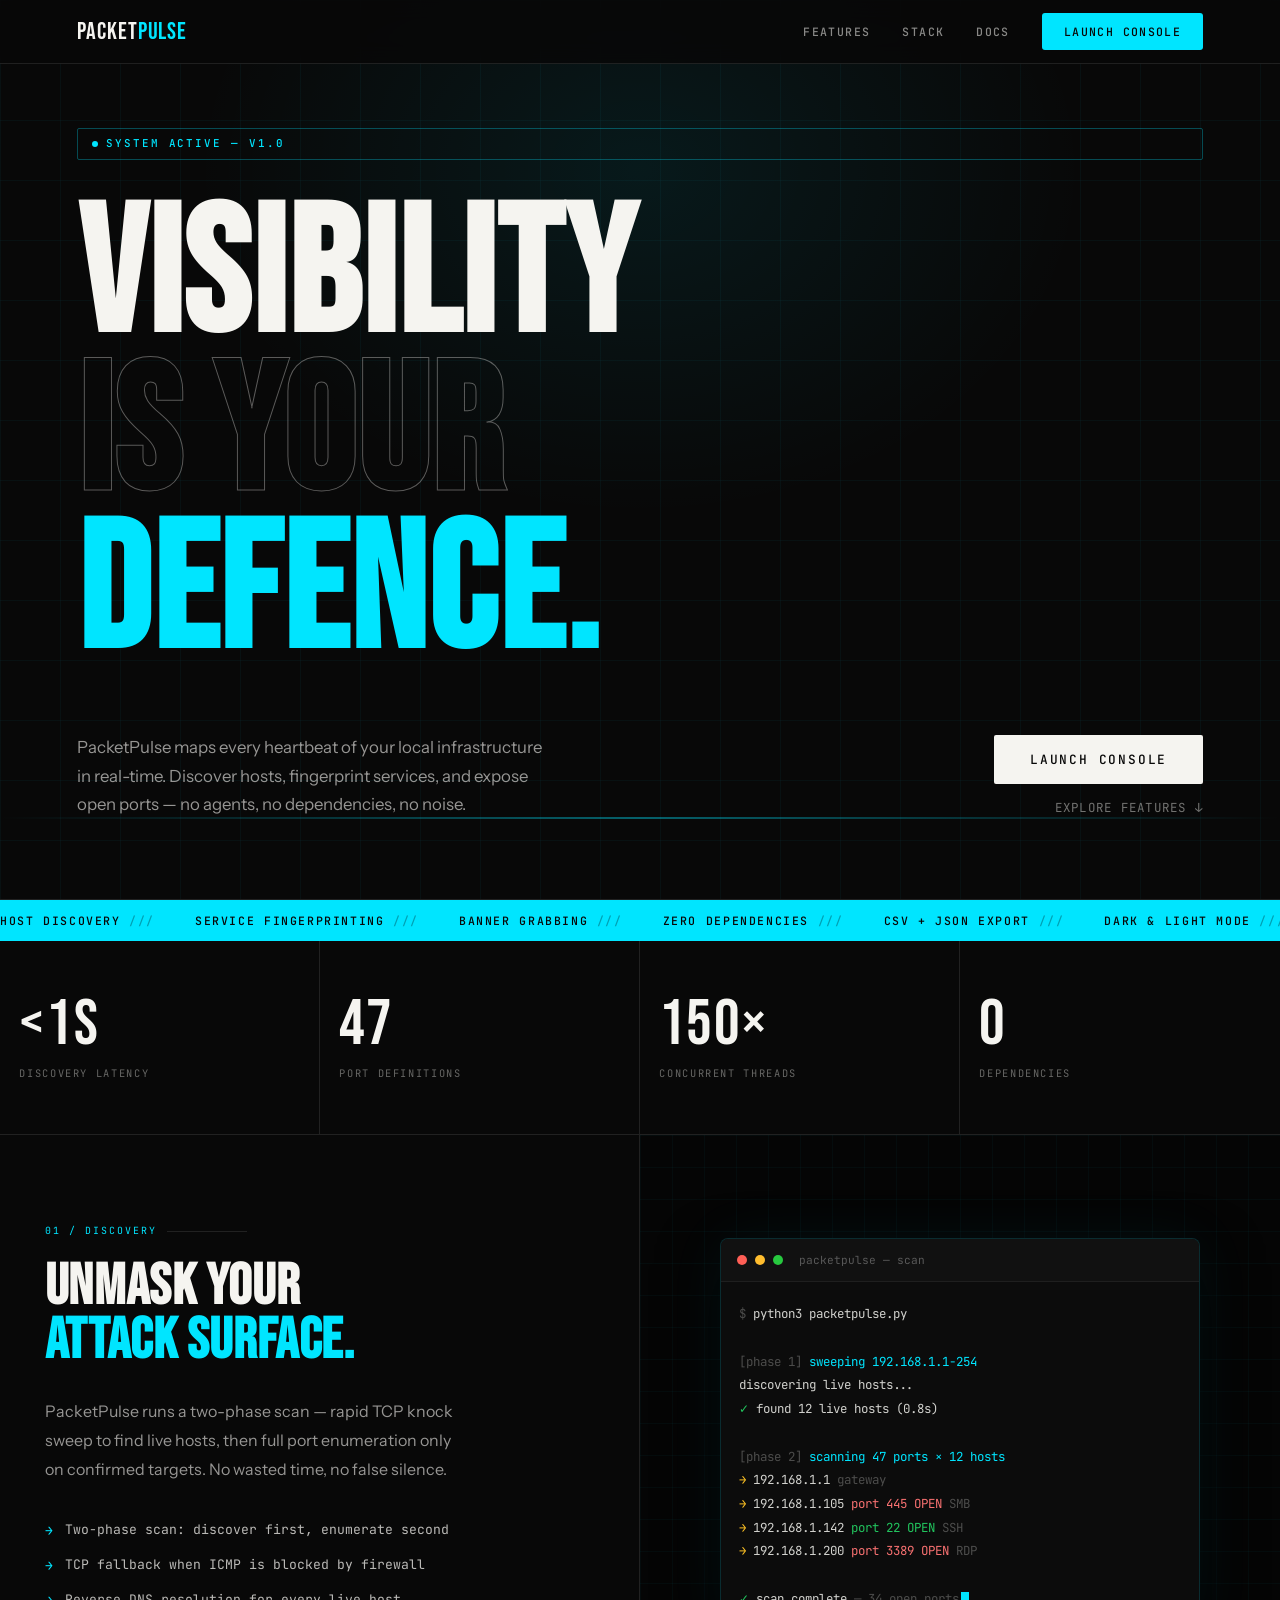
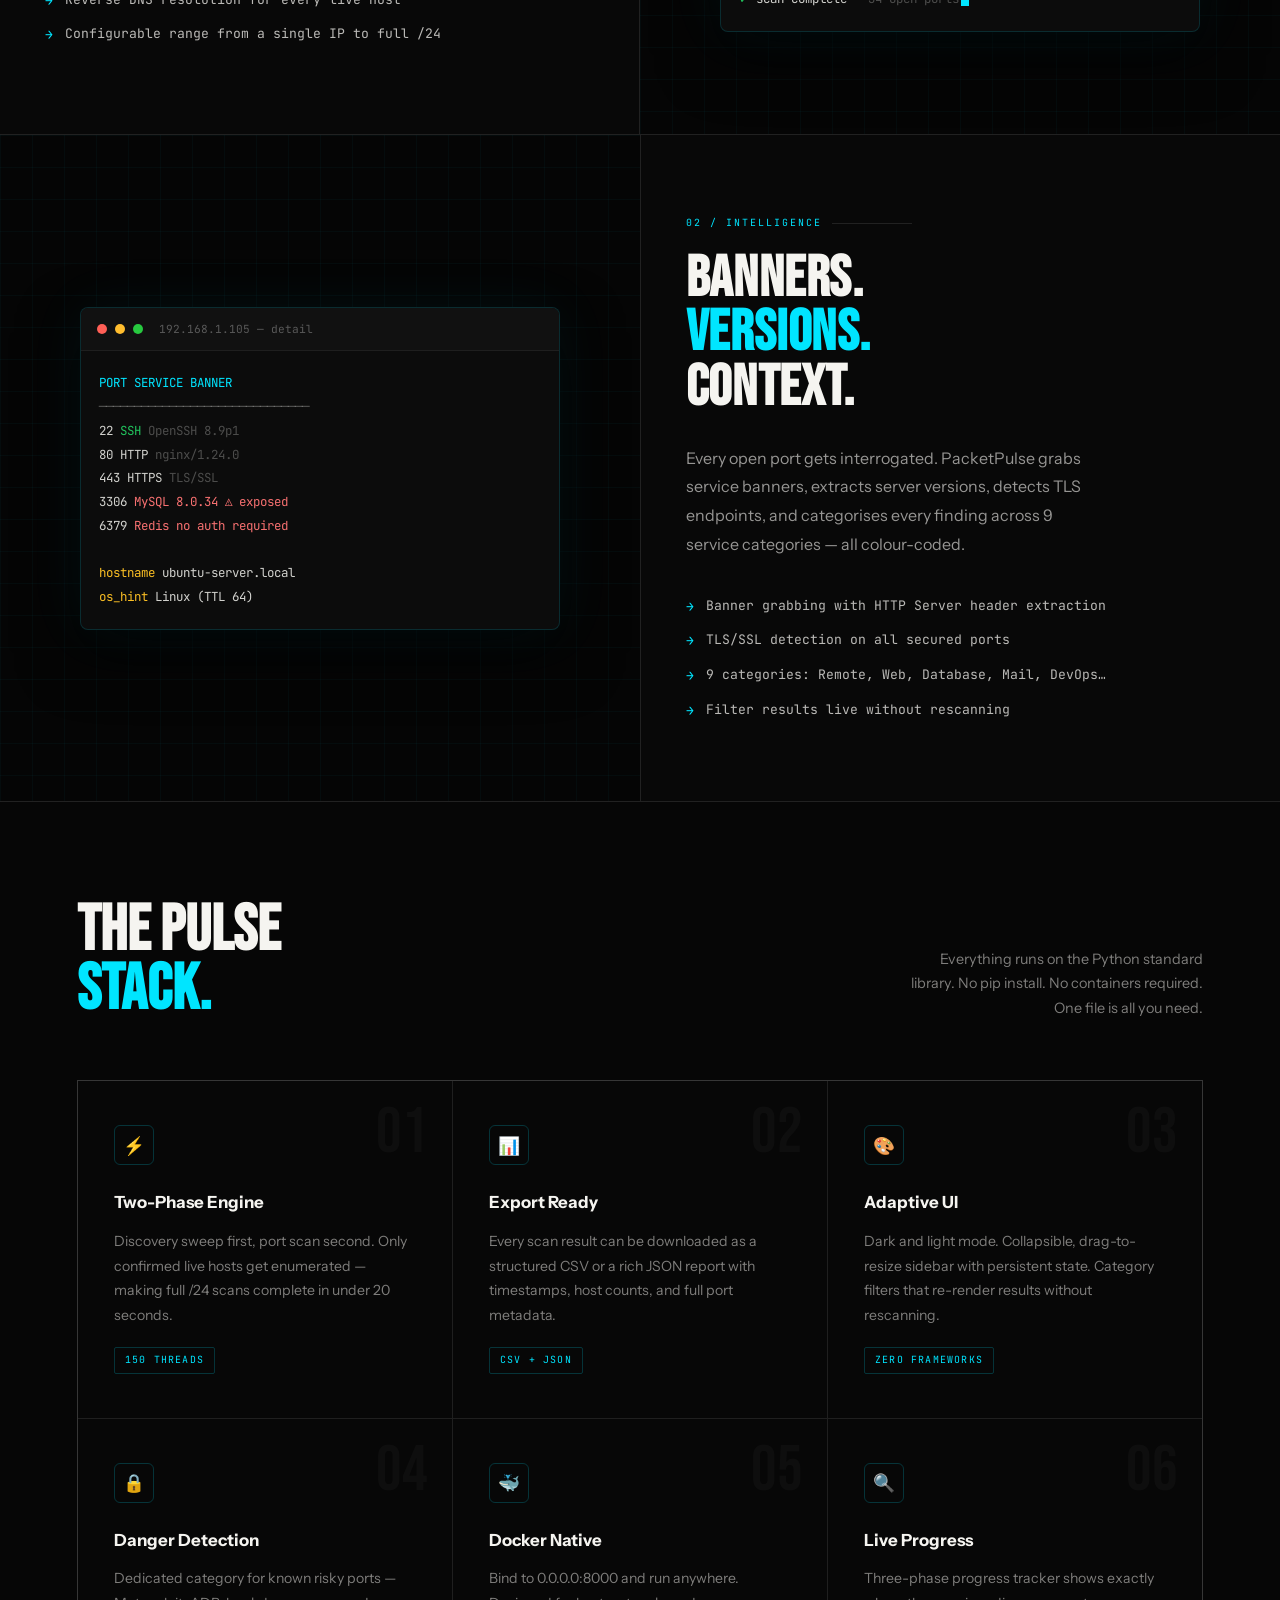
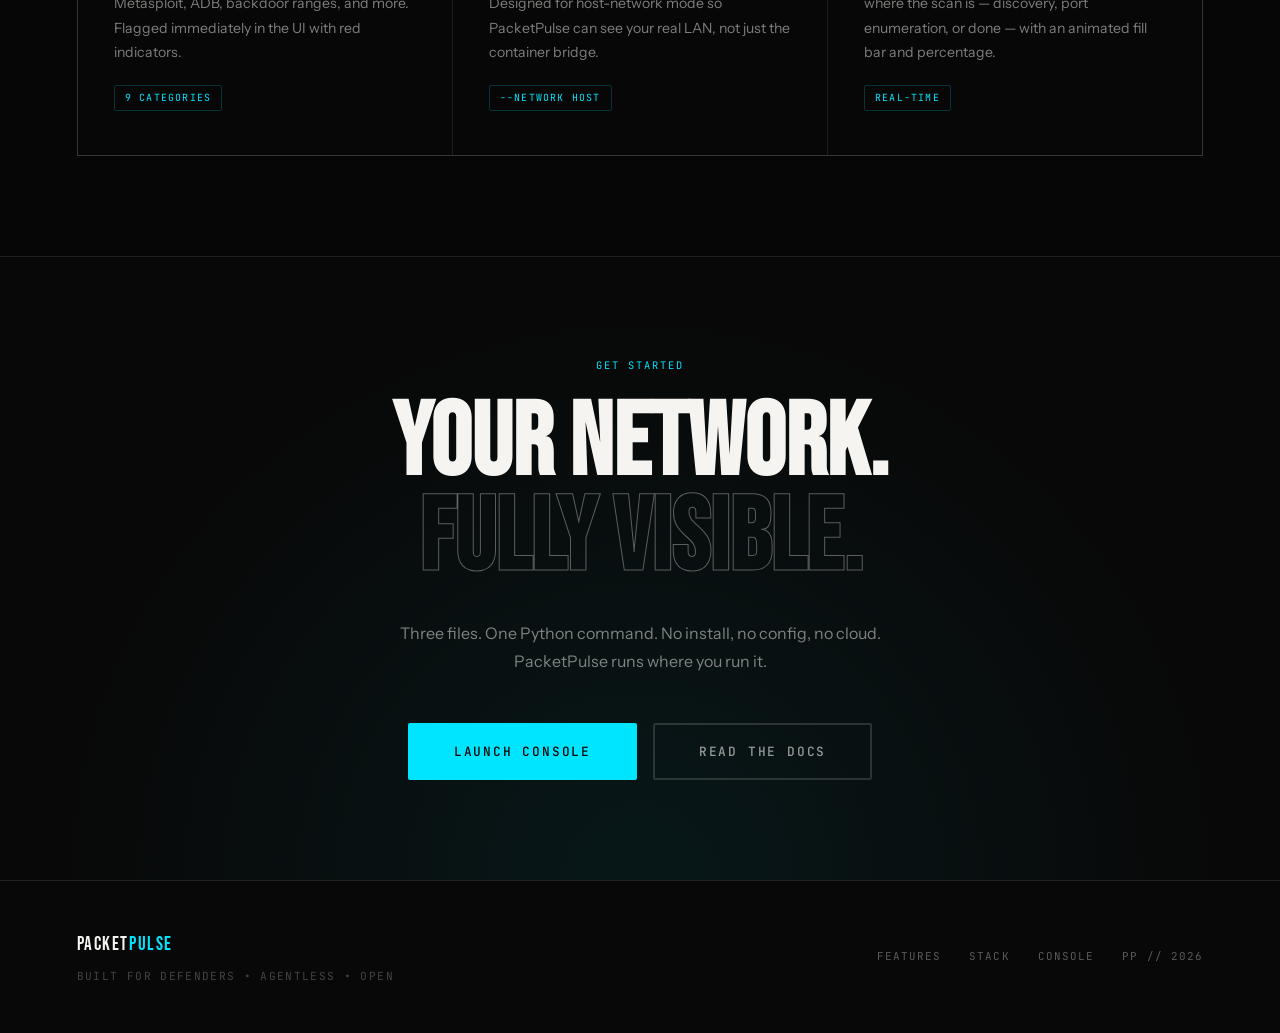
==== commit 5ef846b6: "update: frontendv1.6" ====
--- a/frontend/index.html
+++ b/frontend/index.html
@@ -6,7 +6,7 @@
   <title>PacketPulse | Network Intelligence</title>
   <link rel="preconnect" href="https://fonts.googleapis.com">
   <link href="https://fonts.googleapis.com/css2?family=Bebas+Neue&family=Instrument+Sans:wght@400;500;600;700&family=JetBrains+Mono:wght@400;500&display=swap" rel="stylesheet">
-  <link rel="stylesheet" href="/assets/styles.css">
+  <link rel="stylesheet" href="assets/styles.css">
   
 </head>
 <body>
--- a/frontend/assets/styles.css
+++ b/frontend/assets/styles.css
@@ -0,0 +1,699 @@
+    /* ── TOKENS ── */
+    :root {
+      --black:   #080808;
+      --white:   #f5f4f0;
+      --ink:     #111111;
+      --paper:   #f5f4f0;
+      --cyan:    #00e5ff;
+      --red:     #ff2d2d;
+      --dim:     #6b7280;
+      --rule:    rgba(255,255,255,0.1);
+      --rule-dk: rgba(0,0,0,0.1);
+      --mono:    'JetBrains Mono', monospace;
+      --sans:    'Instrument Sans', sans-serif;
+      --display: 'Bebas Neue', sans-serif;
+    }
+
+    /* ── RESET ── */
+    *, *::before, *::after { box-sizing: border-box; margin: 0; padding: 0; }
+    html { scroll-behavior: smooth; }
+    body {
+      background: var(--black);
+      color: var(--white);
+      font-family: var(--sans);
+      font-size: 16px;
+      line-height: 1.65;
+      overflow-x: hidden;
+      -webkit-font-smoothing: antialiased;
+    }
+    a { text-decoration: none; }
+
+    /* ── CURSOR ── */
+    body { cursor: crosshair; }
+    a, button { cursor: pointer; }
+
+    /* ── NAV ── */
+    nav {
+      position: fixed;
+      top: 0; left: 0; right: 0;
+      z-index: 100;
+      display: flex;
+      align-items: center;
+      justify-content: space-between;
+      padding: 0 6%;
+      height: 64px;
+      border-bottom: 1px solid var(--rule);
+      background: rgba(8,8,8,0.85);
+      backdrop-filter: blur(12px);
+    }
+    .nav-logo {
+      font-family: var(--display);
+      font-size: 1.5rem;
+      letter-spacing: 0.04em;
+      color: var(--white);
+    }
+    .nav-logo em { font-style: normal; color: var(--cyan); }
+    .nav-right { display: flex; align-items: center; gap: 32px; }
+    .nav-link {
+      font-family: var(--mono);
+      font-size: 0.72rem;
+      font-weight: 500;
+      letter-spacing: 0.12em;
+      text-transform: uppercase;
+      color: rgba(245,244,240,0.55);
+      transition: color 0.2s;
+    }
+    .nav-link:hover { color: var(--white); }
+    .nav-cta {
+      font-family: var(--mono);
+      font-size: 0.72rem;
+      font-weight: 500;
+      letter-spacing: 0.12em;
+      text-transform: uppercase;
+      color: var(--black);
+      background: var(--cyan);
+      padding: 9px 22px;
+      border-radius: 3px;
+      transition: background 0.2s, transform 0.15s;
+    }
+    .nav-cta:hover { background: #fff; transform: translateY(-1px); }
+
+    /* ── HERO ── */
+    .hero {
+      min-height: 100vh;
+      display: flex;
+      flex-direction: column;
+      justify-content: flex-end;
+      padding: 0 6% 80px;
+      padding-top: 64px;
+      position: relative;
+      border-bottom: 1px solid var(--rule);
+      overflow: hidden;
+    }
+
+    /* Animated scan grid */
+    .hero-grid {
+      position: absolute;
+      inset: 0;
+      background-image:
+        linear-gradient(rgba(0,229,255,0.04) 1px, transparent 1px),
+        linear-gradient(90deg, rgba(0,229,255,0.04) 1px, transparent 1px);
+      background-size: 60px 60px;
+      animation: gridDrift 20s linear infinite;
+    }
+    @keyframes gridDrift {
+      from { background-position: 0 0; }
+      to   { background-position: 60px 60px; }
+    }
+
+    /* Radial glow */
+    .hero-glow {
+      position: absolute;
+      top: -20%;
+      left: 50%;
+      transform: translateX(-50%);
+      width: 900px;
+      height: 700px;
+      background: radial-gradient(ellipse at center, rgba(0,229,255,0.08) 0%, transparent 70%);
+      pointer-events: none;
+    }
+
+    /* Scan line */
+    .scan-line {
+      position: absolute;
+      left: 0; right: 0;
+      height: 2px;
+      background: linear-gradient(90deg, transparent, var(--cyan), transparent);
+      animation: scanDown 4s ease-in-out infinite;
+      opacity: 0.4;
+    }
+    @keyframes scanDown {
+      0%   { top: 0%; opacity: 0; }
+      10%  { opacity: 0.4; }
+      90%  { opacity: 0.4; }
+      100% { top: 100%; opacity: 0; }
+    }
+
+    /* Label chip */
+    .hero-chip {
+      font-family: var(--mono);
+      font-size: 0.68rem;
+      font-weight: 500;
+      letter-spacing: 0.18em;
+      text-transform: uppercase;
+      color: var(--cyan);
+      border: 1px solid rgba(0,229,255,0.3);
+      padding: 6px 14px;
+      border-radius: 2px;
+      display: inline-flex;
+      align-items: center;
+      gap: 8px;
+      margin-bottom: 40px;
+      position: relative;
+      z-index: 1;
+    }
+    .hero-chip::before {
+      content: '';
+      width: 6px; height: 6px;
+      border-radius: 50%;
+      background: var(--cyan);
+      animation: blink 1.4s infinite;
+    }
+    @keyframes blink { 0%,100%{opacity:1} 50%{opacity:0.2} }
+
+    .hero-heading {
+      font-family: var(--display);
+      font-size: clamp(5rem, 14vw, 13rem);
+      line-height: 0.88;
+      letter-spacing: 0.01em;
+      position: relative;
+      z-index: 1;
+      animation: fadeUp 0.9s ease both;
+    }
+    .hero-heading .line-1 { display: block; }
+    .hero-heading .line-2 {
+      display: block;
+      color: transparent;
+      -webkit-text-stroke: 1px rgba(245,244,240,0.35);
+      animation: fadeUp 0.9s 0.15s ease both;
+    }
+    .hero-heading .line-3 {
+      display: block;
+      color: var(--cyan);
+      animation: fadeUp 0.9s 0.3s ease both;
+    }
+
+    @keyframes fadeUp {
+      from { opacity:0; transform: translateY(40px); }
+      to   { opacity:1; transform: translateY(0); }
+    }
+
+    .hero-bottom {
+      display: flex;
+      align-items: flex-end;
+      justify-content: space-between;
+      margin-top: 60px;
+      position: relative;
+      z-index: 1;
+      animation: fadeUp 0.9s 0.45s ease both;
+    }
+    .hero-desc {
+      max-width: 480px;
+      font-size: 1.05rem;
+      color: rgba(245,244,240,0.6);
+      line-height: 1.7;
+    }
+    .hero-actions {
+      display: flex;
+      flex-direction: column;
+      align-items: flex-end;
+      gap: 14px;
+    }
+    .btn-primary {
+      font-family: var(--mono);
+      font-size: 0.8rem;
+      font-weight: 500;
+      letter-spacing: 0.14em;
+      text-transform: uppercase;
+      color: var(--black);
+      background: var(--white);
+      padding: 14px 36px;
+      border-radius: 2px;
+      border: none;
+      display: inline-block;
+      transition: background 0.2s, transform 0.15s;
+    }
+    .btn-primary:hover { background: var(--cyan); transform: translateY(-2px); }
+    .btn-ghost {
+      font-family: var(--mono);
+      font-size: 0.78rem;
+      letter-spacing: 0.1em;
+      text-transform: uppercase;
+      color: rgba(245,244,240,0.45);
+      transition: color 0.2s;
+    }
+    .btn-ghost:hover { color: var(--white); }
+
+    /* ── STATS TICKER ── */
+    .ticker {
+      background: var(--cyan);
+      overflow: hidden;
+      white-space: nowrap;
+    }
+    .ticker-inner {
+      display: inline-flex;
+      animation: ticker 28s linear infinite;
+    }
+    .ticker-item {
+      font-family: var(--mono);
+      font-size: 0.72rem;
+      font-weight: 500;
+      letter-spacing: 0.14em;
+      text-transform: uppercase;
+      color: var(--black);
+      padding: 11px 40px 11px 0;
+    }
+    .ticker-sep { color: rgba(0,0,0,0.3); }
+    @keyframes ticker {
+      from { transform: translateX(0); }
+      to   { transform: translateX(-50%); }
+    }
+
+    /* ── STATS STRIP ── */
+    .stats {
+      display: grid;
+      grid-template-columns: repeat(4, 1fr);
+      border-bottom: 1px solid var(--rule);
+    }
+    .stat {
+      padding: 52px 6%;
+      border-right: 1px solid var(--rule);
+      position: relative;
+      overflow: hidden;
+    }
+    .stat:last-child { border-right: none; }
+    .stat-num {
+      font-family: var(--display);
+      font-size: 4rem;
+      letter-spacing: 0.02em;
+      color: var(--white);
+      line-height: 1;
+      margin-bottom: 8px;
+      transition: color 0.3s;
+    }
+    .stat:hover .stat-num { color: var(--cyan); }
+    .stat-label {
+      font-family: var(--mono);
+      font-size: 0.65rem;
+      letter-spacing: 0.16em;
+      text-transform: uppercase;
+      color: rgba(245,244,240,0.4);
+    }
+    .stat::after {
+      content: '';
+      position: absolute;
+      bottom: 0; left: 0; right: 0;
+      height: 2px;
+      background: var(--cyan);
+      transform: scaleX(0);
+      transform-origin: left;
+      transition: transform 0.4s ease;
+    }
+    .stat:hover::after { transform: scaleX(1); }
+
+    /* ── SECTION BASE ── */
+    section { position: relative; }
+    .section-label {
+      font-family: var(--mono);
+      font-size: 0.62rem;
+      letter-spacing: 0.2em;
+      text-transform: uppercase;
+      color: var(--cyan);
+      margin-bottom: 20px;
+      display: flex;
+      align-items: center;
+      gap: 10px;
+    }
+    .section-label::after {
+      content: '';
+      flex: 1;
+      height: 1px;
+      background: var(--rule);
+      max-width: 80px;
+    }
+
+    /* ── FEATURE SPLIT ── */
+    .feature-split {
+      display: grid;
+      grid-template-columns: 1fr 1fr;
+      min-height: 600px;
+      border-bottom: 1px solid var(--rule);
+    }
+    .feature-split:nth-child(even) { direction: rtl; }
+    .feature-split:nth-child(even) > * { direction: ltr; }
+
+    .split-text {
+      padding: 80px 7%;
+      display: flex;
+      flex-direction: column;
+      justify-content: center;
+      border-right: 1px solid var(--rule);
+    }
+    .feature-split:nth-child(even) .split-text { border-right: none; border-left: 1px solid var(--rule); }
+
+    .split-heading {
+      font-family: var(--display);
+      font-size: clamp(2.5rem, 4.5vw, 4rem);
+      line-height: 0.95;
+      margin-bottom: 28px;
+      letter-spacing: 0.01em;
+    }
+    .split-heading em { font-style: normal; color: var(--cyan); }
+    .split-body {
+      font-size: 1rem;
+      color: rgba(245,244,240,0.6);
+      max-width: 420px;
+      margin-bottom: 36px;
+      line-height: 1.8;
+    }
+    .feature-list {
+      list-style: none;
+      display: flex;
+      flex-direction: column;
+      gap: 12px;
+    }
+    .feature-list li {
+      display: flex;
+      align-items: flex-start;
+      gap: 12px;
+      font-family: var(--mono);
+      font-size: 0.82rem;
+      color: rgba(245,244,240,0.75);
+    }
+    .feature-list li::before {
+      content: '→';
+      color: var(--cyan);
+      flex-shrink: 0;
+      margin-top: 1px;
+    }
+
+    /* Terminal visual */
+    .split-visual {
+      padding: 60px 7%;
+      display: flex;
+      align-items: center;
+      justify-content: center;
+      background: #050505;
+      position: relative;
+      overflow: hidden;
+    }
+    .split-visual::before {
+      content: '';
+      position: absolute;
+      inset: 0;
+      background-image:
+        linear-gradient(rgba(0,229,255,0.03) 1px, transparent 1px),
+        linear-gradient(90deg, rgba(0,229,255,0.03) 1px, transparent 1px);
+      background-size: 32px 32px;
+    }
+
+    .terminal {
+      width: 100%;
+      max-width: 480px;
+      background: #0c0c0c;
+      border: 1px solid rgba(0,229,255,0.15);
+      border-radius: 8px;
+      overflow: hidden;
+      position: relative;
+      z-index: 1;
+      box-shadow: 0 0 60px rgba(0,229,255,0.06), 0 24px 60px rgba(0,0,0,0.6);
+    }
+    .term-bar {
+      padding: 12px 16px;
+      background: #111;
+      border-bottom: 1px solid rgba(255,255,255,0.06);
+      display: flex;
+      align-items: center;
+      gap: 8px;
+    }
+    .term-dot {
+      width: 10px; height: 10px;
+      border-radius: 50%;
+    }
+    .term-dot.r { background: #ff5f56; }
+    .term-dot.y { background: #ffbd2e; }
+    .term-dot.g { background: #27c93f; }
+    .term-title {
+      font-family: var(--mono);
+      font-size: 0.7rem;
+      color: rgba(255,255,255,0.3);
+      margin-left: 8px;
+    }
+    .term-body {
+      padding: 20px 18px;
+      font-family: var(--mono);
+      font-size: 0.78rem;
+      line-height: 1.9;
+    }
+    .t-dim   { color: rgba(245,244,240,0.28); }
+    .t-cyan  { color: var(--cyan); }
+    .t-green { color: #22c55e; }
+    .t-red   { color: #f87171; }
+    .t-white { color: rgba(245,244,240,0.85); }
+    .t-amber { color: #fbbf24; }
+    .cursor {
+      display: inline-block;
+      width: 8px; height: 14px;
+      background: var(--cyan);
+      margin-left: 2px;
+      vertical-align: middle;
+      animation: cursorBlink 1.1s step-end infinite;
+    }
+    @keyframes cursorBlink { 0%,100%{opacity:1} 50%{opacity:0} }
+
+    /* Topology visual */
+    .topology {
+      width: 100%;
+      max-width: 420px;
+      position: relative;
+      z-index: 1;
+    }
+    .topo-node {
+      position: absolute;
+      width: 44px; height: 44px;
+      border-radius: 50%;
+      border: 1.5px solid;
+      display: flex;
+      align-items: center;
+      justify-content: center;
+      font-family: var(--mono);
+      font-size: 0.6rem;
+      color: rgba(245,244,240,0.7);
+      background: #0c0c0c;
+    }
+    .topo-svg { width: 100%; height: 320px; }
+
+    /* ── CARDS GRID ── */
+    .cards-section {
+      padding: 100px 6%;
+      background: #060606;
+      border-bottom: 1px solid var(--rule);
+    }
+    .cards-header {
+      display: flex;
+      align-items: flex-end;
+      justify-content: space-between;
+      margin-bottom: 60px;
+    }
+    .cards-heading {
+      font-family: var(--display);
+      font-size: clamp(2.5rem, 5vw, 4.5rem);
+      line-height: 0.92;
+      max-width: 500px;
+    }
+    .cards-heading em { font-style: normal; color: var(--cyan); }
+    .cards-sub {
+      font-size: 0.9rem;
+      color: rgba(245,244,240,0.5);
+      max-width: 300px;
+      text-align: right;
+      line-height: 1.7;
+    }
+    .cards-grid {
+      display: grid;
+      grid-template-columns: repeat(3, 1fr);
+      gap: 1px;
+      background: var(--rule);
+      border: 1px solid var(--rule);
+    }
+    .c-card {
+      background: #070707;
+      padding: 44px 36px;
+      position: relative;
+      overflow: hidden;
+      transition: background 0.3s;
+    }
+    .c-card:hover { background: #0d0d0d; }
+    .c-card::before {
+      content: attr(data-num);
+      position: absolute;
+      top: 20px; right: 24px;
+      font-family: var(--display);
+      font-size: 4rem;
+      color: rgba(255,255,255,0.03);
+      line-height: 1;
+      pointer-events: none;
+    }
+    .c-card-icon {
+      width: 40px; height: 40px;
+      border: 1px solid rgba(0,229,255,0.2);
+      border-radius: 6px;
+      display: flex;
+      align-items: center;
+      justify-content: center;
+      font-size: 1.1rem;
+      margin-bottom: 24px;
+      color: var(--cyan);
+      transition: background 0.3s, border-color 0.3s;
+    }
+    .c-card:hover .c-card-icon { background: rgba(0,229,255,0.08); border-color: var(--cyan); }
+    .c-card-title {
+      font-family: var(--sans);
+      font-size: 1.05rem;
+      font-weight: 700;
+      color: var(--white);
+      margin-bottom: 12px;
+    }
+    .c-card-body {
+      font-size: 0.88rem;
+      color: rgba(245,244,240,0.5);
+      line-height: 1.75;
+    }
+    .c-card-tag {
+      display: inline-block;
+      margin-top: 20px;
+      font-family: var(--mono);
+      font-size: 0.62rem;
+      letter-spacing: 0.12em;
+      text-transform: uppercase;
+      color: var(--cyan);
+      padding: 4px 10px;
+      border: 1px solid rgba(0,229,255,0.2);
+      border-radius: 2px;
+    }
+
+    /* ── MARQUEE CTA ── */
+    .marquee-cta {
+      padding: 100px 6%;
+      display: flex;
+      flex-direction: column;
+      align-items: center;
+      text-align: center;
+      border-bottom: 1px solid var(--rule);
+      position: relative;
+      overflow: hidden;
+    }
+    .marquee-cta::before {
+      content: '';
+      position: absolute;
+      inset: 0;
+      background: radial-gradient(ellipse at center bottom, rgba(0,229,255,0.07) 0%, transparent 65%);
+    }
+    .cta-overline {
+      font-family: var(--mono);
+      font-size: 0.65rem;
+      letter-spacing: 0.2em;
+      text-transform: uppercase;
+      color: var(--cyan);
+      margin-bottom: 24px;
+      position: relative;
+    }
+    .cta-heading {
+      font-family: var(--display);
+      font-size: clamp(3rem, 8vw, 7rem);
+      line-height: 0.92;
+      max-width: 900px;
+      margin-bottom: 32px;
+      position: relative;
+    }
+    .cta-heading em { font-style: normal; color: transparent; -webkit-text-stroke: 1px rgba(245,244,240,0.35); }
+    .cta-sub {
+      font-size: 1rem;
+      color: rgba(245,244,240,0.5);
+      max-width: 520px;
+      margin-bottom: 48px;
+      line-height: 1.75;
+      position: relative;
+    }
+    .cta-btns {
+      display: flex;
+      gap: 16px;
+      position: relative;
+    }
+    .btn-lg {
+      font-family: var(--mono);
+      font-size: 0.8rem;
+      font-weight: 500;
+      letter-spacing: 0.14em;
+      text-transform: uppercase;
+      padding: 16px 44px;
+      border-radius: 2px;
+      display: inline-block;
+      transition: all 0.2s;
+    }
+    .btn-lg.fill {
+      background: var(--cyan);
+      color: var(--black);
+      border: 2px solid var(--cyan);
+    }
+    .btn-lg.fill:hover { background: var(--white); border-color: var(--white); transform: translateY(-2px); }
+    .btn-lg.outline {
+      background: transparent;
+      color: rgba(245,244,240,0.6);
+      border: 2px solid rgba(245,244,240,0.15);
+    }
+    .btn-lg.outline:hover { border-color: rgba(245,244,240,0.5); color: var(--white); }
+
+    /* ── FOOTER ── */
+    footer {
+      padding: 48px 6%;
+      display: flex;
+      align-items: center;
+      justify-content: space-between;
+      flex-wrap: wrap;
+      gap: 20px;
+    }
+    .foot-logo {
+      font-family: var(--display);
+      font-size: 1.2rem;
+      letter-spacing: 0.08em;
+      color: var(--white);
+    }
+    .foot-logo em { font-style: normal; color: var(--cyan); }
+    .foot-tagline {
+      font-family: var(--mono);
+      font-size: 0.7rem;
+      letter-spacing: 0.12em;
+      color: rgba(245,244,240,0.25);
+      text-transform: uppercase;
+    }
+    .foot-links {
+      display: flex;
+      gap: 28px;
+    }
+    .foot-link {
+      font-family: var(--mono);
+      font-size: 0.68rem;
+      letter-spacing: 0.1em;
+      text-transform: uppercase;
+      color: rgba(245,244,240,0.35);
+      transition: color 0.2s;
+    }
+    .foot-link:hover { color: var(--cyan); }
+
+    /* ── SCROLL ANIMATIONS ── */
+    .reveal {
+      opacity: 0;
+      transform: translateY(28px);
+      transition: opacity 0.7s ease, transform 0.7s ease;
+    }
+    .reveal.visible {
+      opacity: 1;
+      transform: translateY(0);
+    }
+
+    /* ── RESPONSIVE ── */
+    @media (max-width: 900px) {
+      .feature-split { grid-template-columns: 1fr; }
+      .feature-split:nth-child(even) { direction: ltr; }
+      .split-text { border-right: none; border-bottom: 1px solid var(--rule); }
+      .stats { grid-template-columns: repeat(2, 1fr); }
+      .stat:nth-child(2) { border-right: none; }
+      .stat:nth-child(3) { border-top: 1px solid var(--rule); }
+      .cards-grid { grid-template-columns: 1fr; }
+      .cards-header { flex-direction: column; align-items: flex-start; gap: 16px; }
+      .cards-sub { text-align: left; }
+      .hero-bottom { flex-direction: column; align-items: flex-start; gap: 32px; }
+      .hero-actions { align-items: flex-start; }
+      nav .nav-right .nav-link { display: none; }
+    }
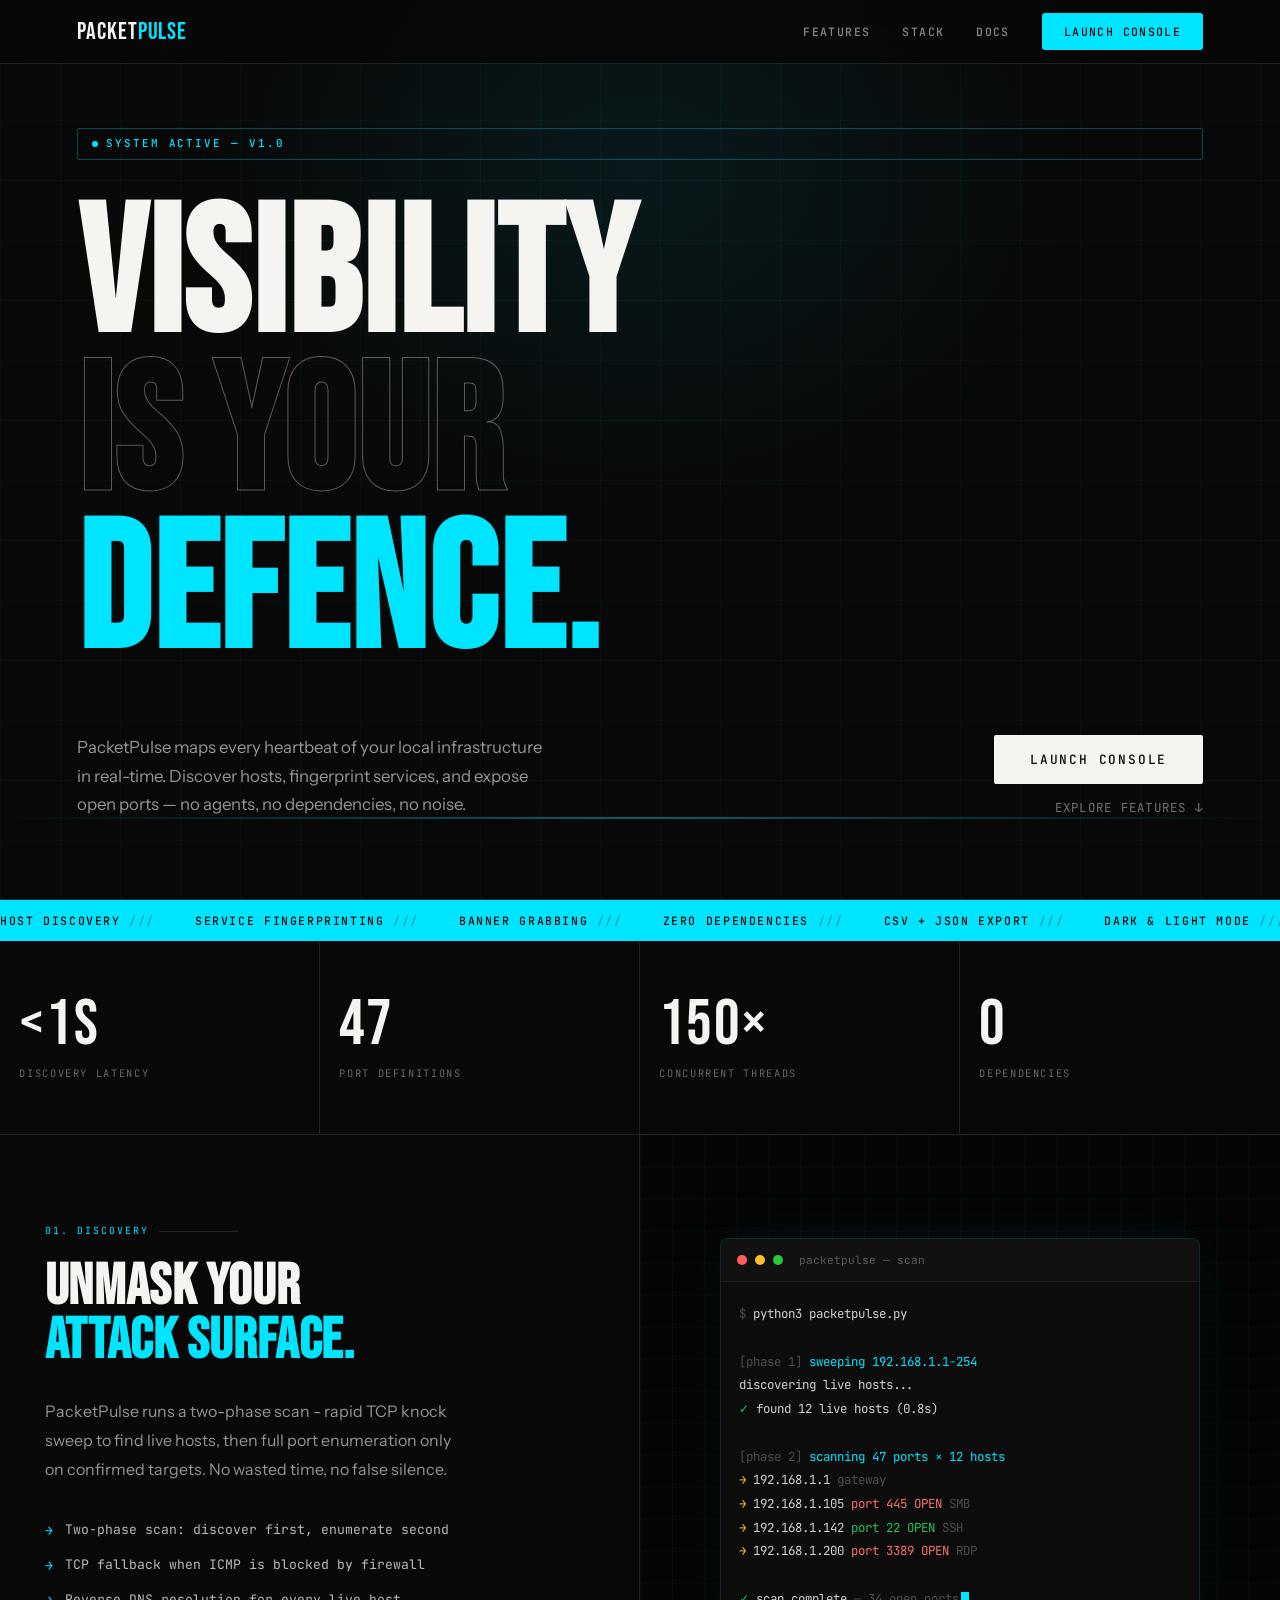
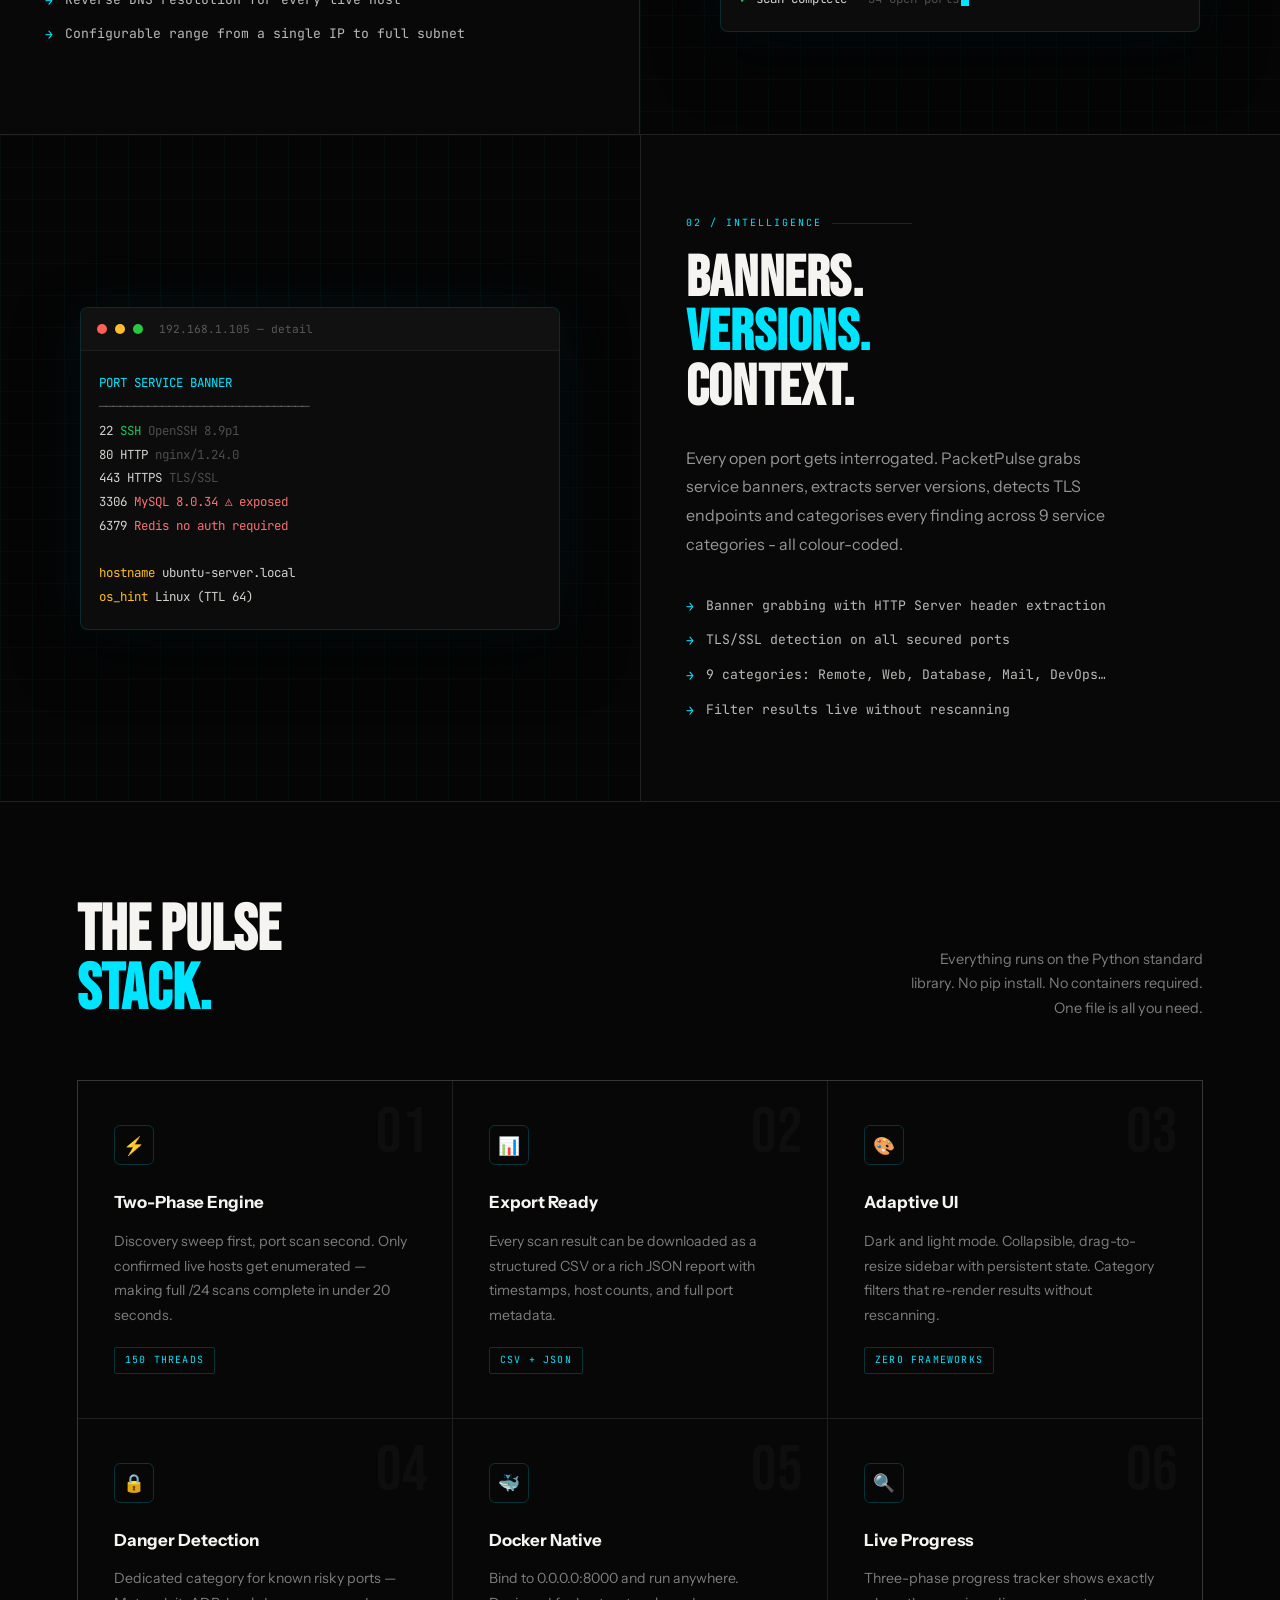
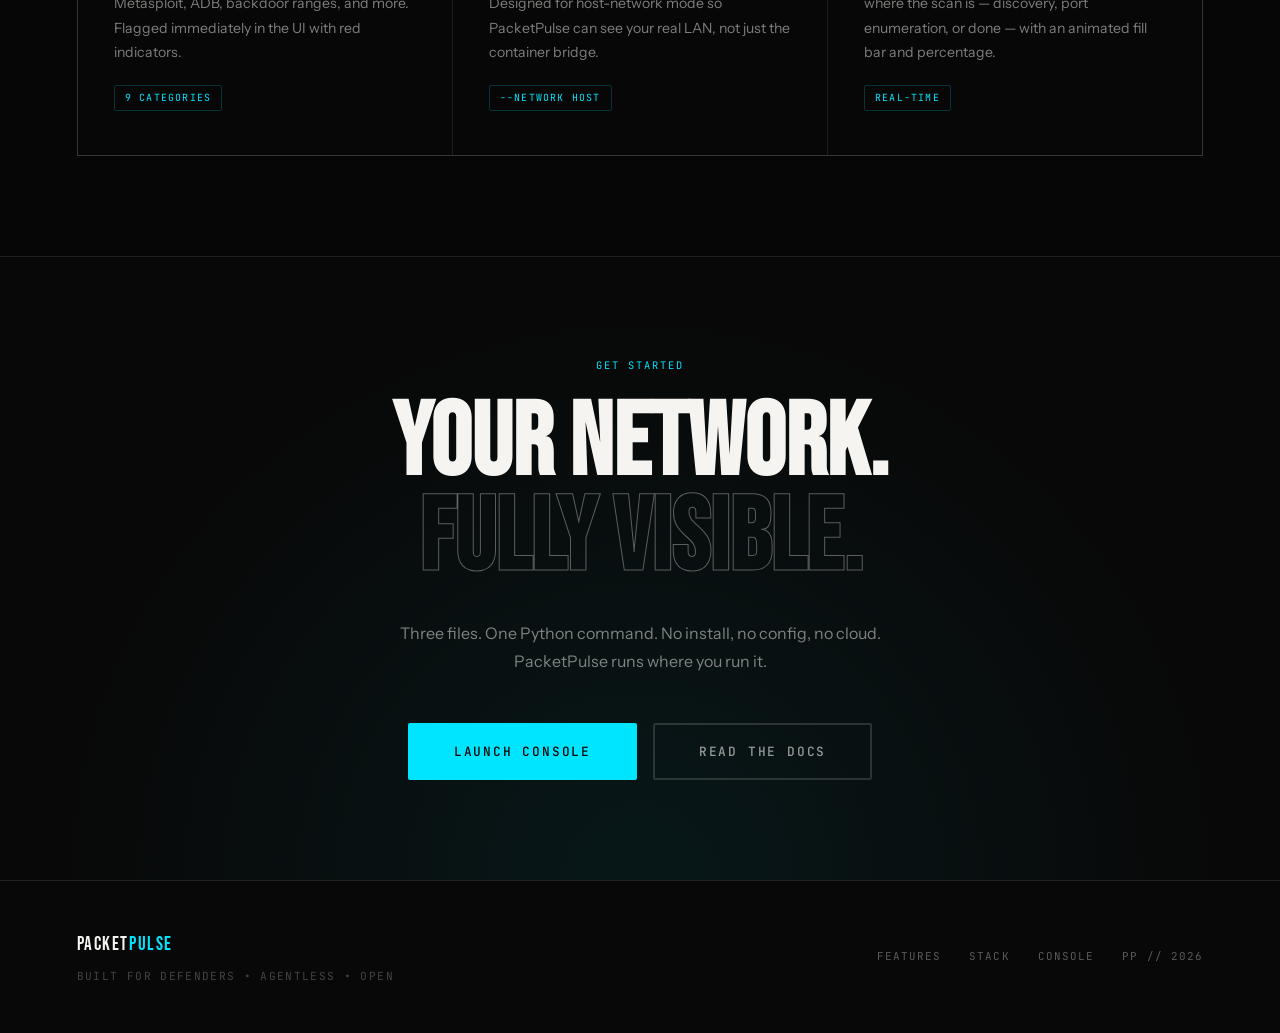
==== commit aadd83fe: "frontend 24/03/26" ====
--- a/frontend/index.html
+++ b/frontend/index.html
@@ -3,7 +3,7 @@
 <head>
   <meta charset="UTF-8">
   <meta name="viewport" content="width=device-width, initial-scale=1.0">
-  <title>PacketPulse | Network Intelligence</title>
+  <title>PacketPulse</title>
   <link rel="preconnect" href="https://fonts.googleapis.com">
   <link href="https://fonts.googleapis.com/css2?family=Bebas+Neue&family=Instrument+Sans:wght@400;500;600;700&family=JetBrains+Mono:wght@400;500&display=swap" rel="stylesheet">
   <link rel="stylesheet" href="assets/styles.css">
@@ -51,7 +51,6 @@
   <!-- TICKER -->
   <div class="ticker">
     <div class="ticker-inner">
-      <!-- Duplicate for seamless loop -->
       <span class="ticker-item">Host Discovery <span class="ticker-sep">///</span></span>
       <span class="ticker-item">Service Fingerprinting <span class="ticker-sep">///</span></span>
       <span class="ticker-item">Banner Grabbing <span class="ticker-sep">///</span></span>
@@ -71,7 +70,6 @@
     </div>
   </div>
 
-  <!-- STATS -->
   <div class="stats reveal">
     <div class="stat">
       <div class="stat-num">&lt;1s</div>
@@ -94,17 +92,17 @@
   <!-- FEATURE 1 -->
   <section id="features" class="feature-split reveal">
     <div class="split-text">
-      <div class="section-label">01 / Discovery</div>
+      <div class="section-label">01. Discovery</div>
       <h2 class="split-heading">Unmask your<br><em>Attack Surface.</em></h2>
       <p class="split-body">
-        PacketPulse runs a two-phase scan — rapid TCP knock sweep to find live hosts, 
+        PacketPulse runs a two-phase scan - rapid TCP knock sweep to find live hosts, 
         then full port enumeration only on confirmed targets. No wasted time, no false silence.
       </p>
       <ul class="feature-list">
         <li>Two-phase scan: discover first, enumerate second</li>
         <li>TCP fallback when ICMP is blocked by firewall</li>
         <li>Reverse DNS resolution for every live host</li>
-        <li>Configurable range from a single IP to full /24</li>
+        <li>Configurable range from a single IP to full subnet</li>
       </ul>
     </div>
     <div class="split-visual">
@@ -140,9 +138,7 @@
       <div class="section-label">02 / Intelligence</div>
       <h2 class="split-heading">Banners.<br><em>Versions.</em><br>Context.</h2>
       <p class="split-body">
-        Every open port gets interrogated. PacketPulse grabs service banners, 
-        extracts server versions, detects TLS endpoints, and categorises every 
-        finding across 9 service categories — all colour-coded.
+        Every open port gets interrogated. PacketPulse grabs service banners, extracts server versions, detects TLS endpoints and categorises every finding across 9 service categories - all colour-coded.
       </p>
       <ul class="feature-list">
         <li>Banner grabbing with HTTP Server header extraction</li>
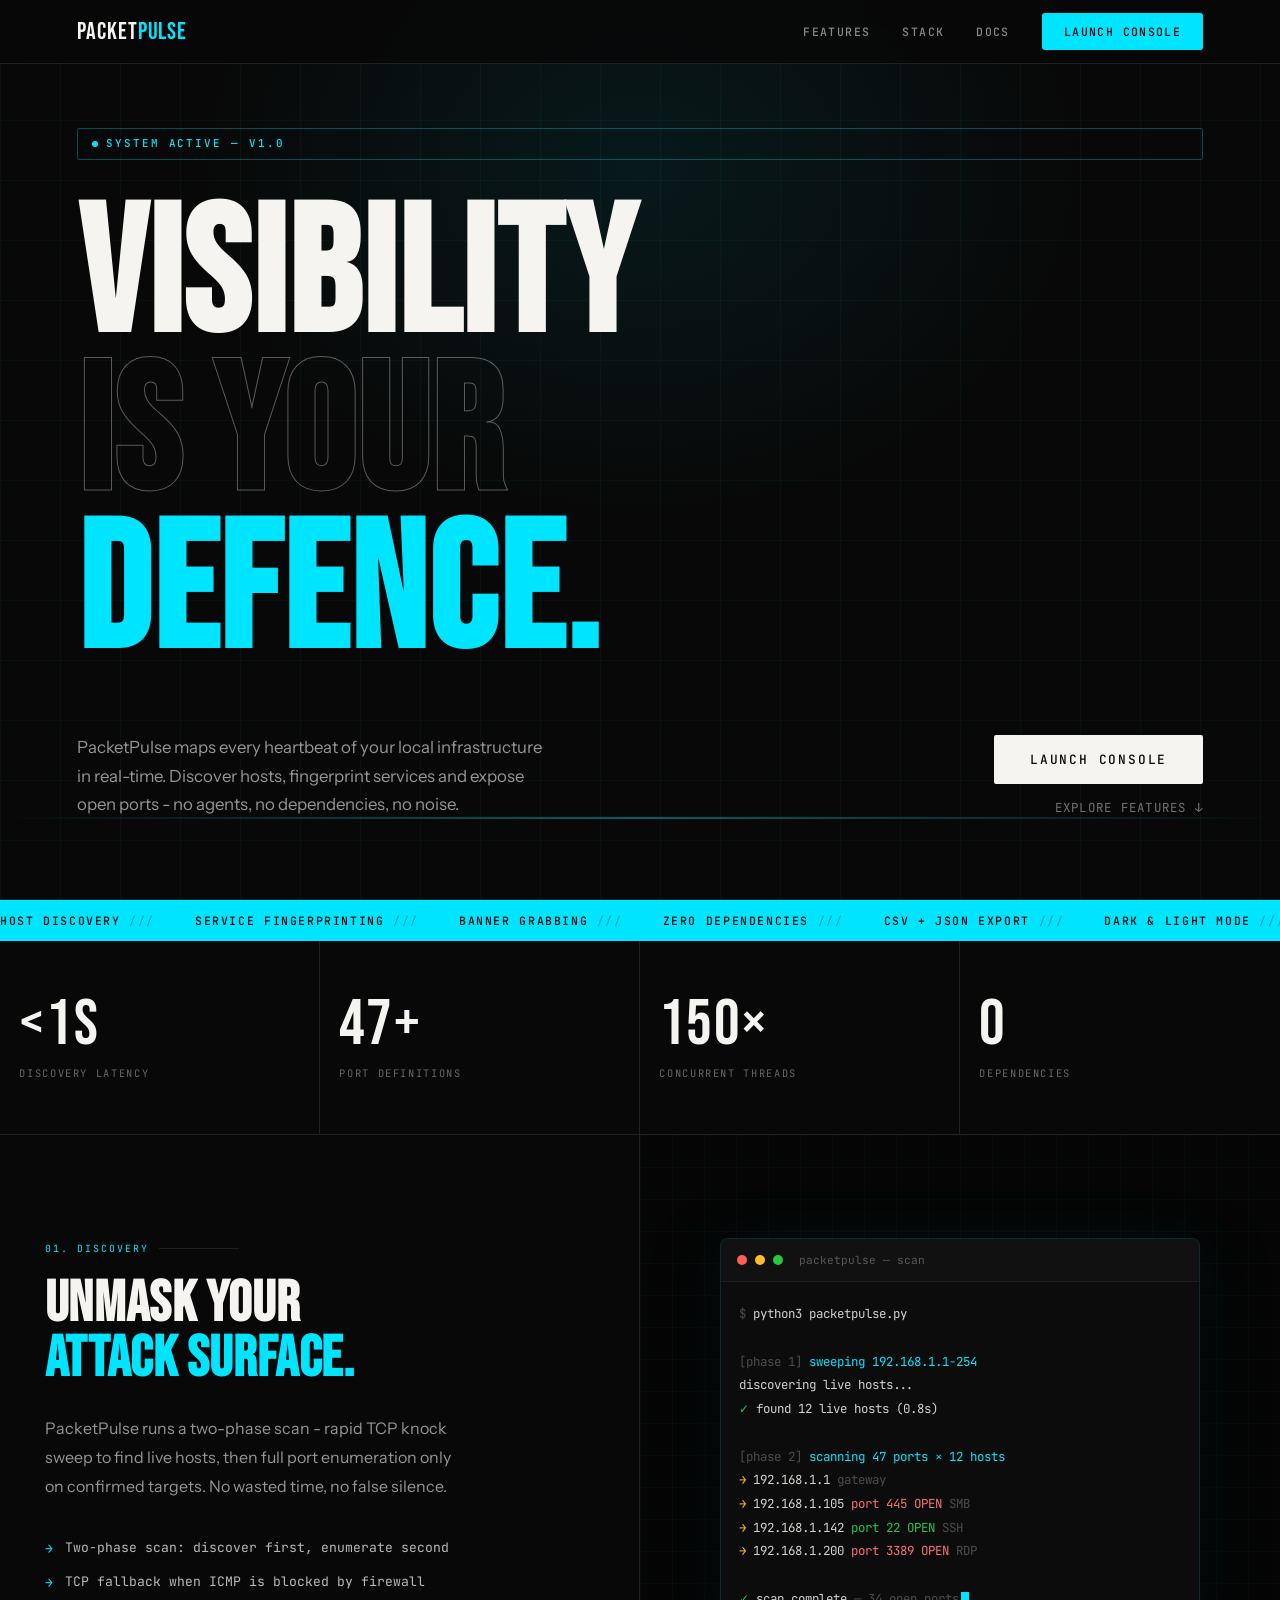
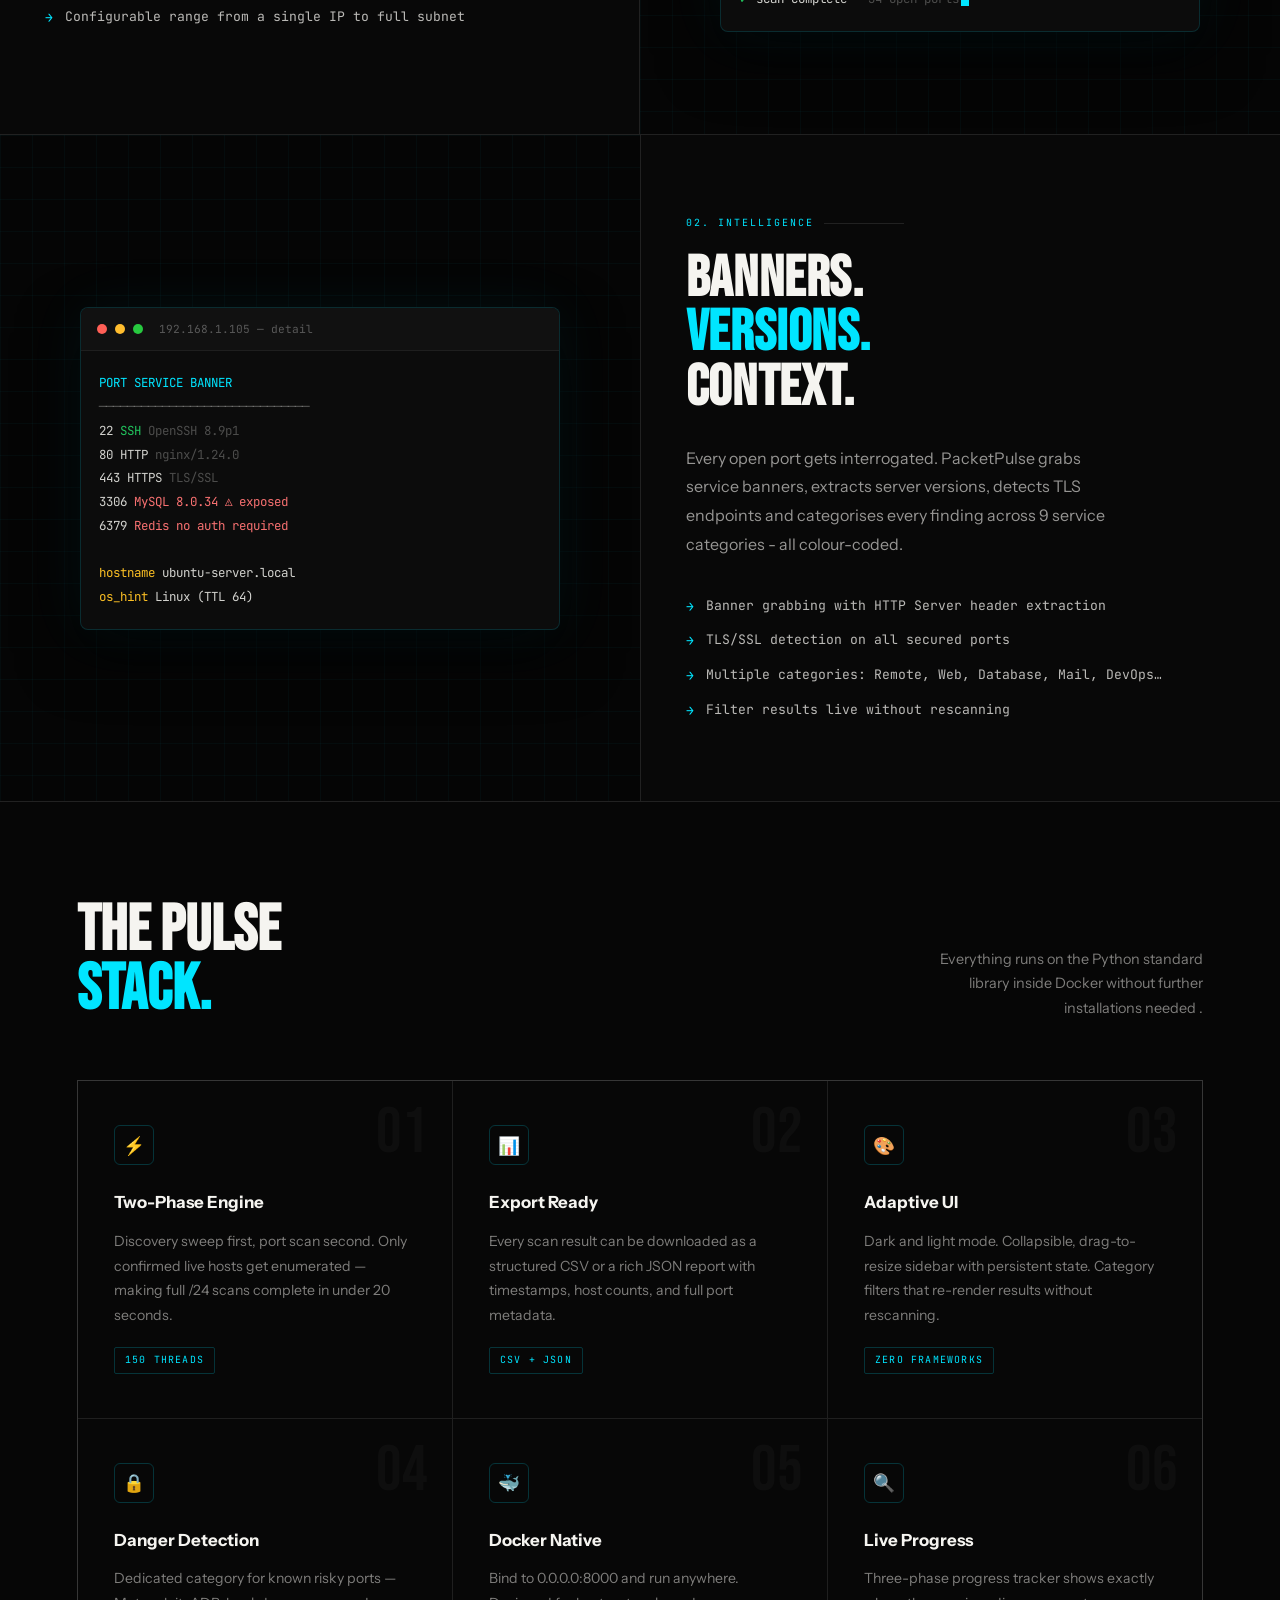
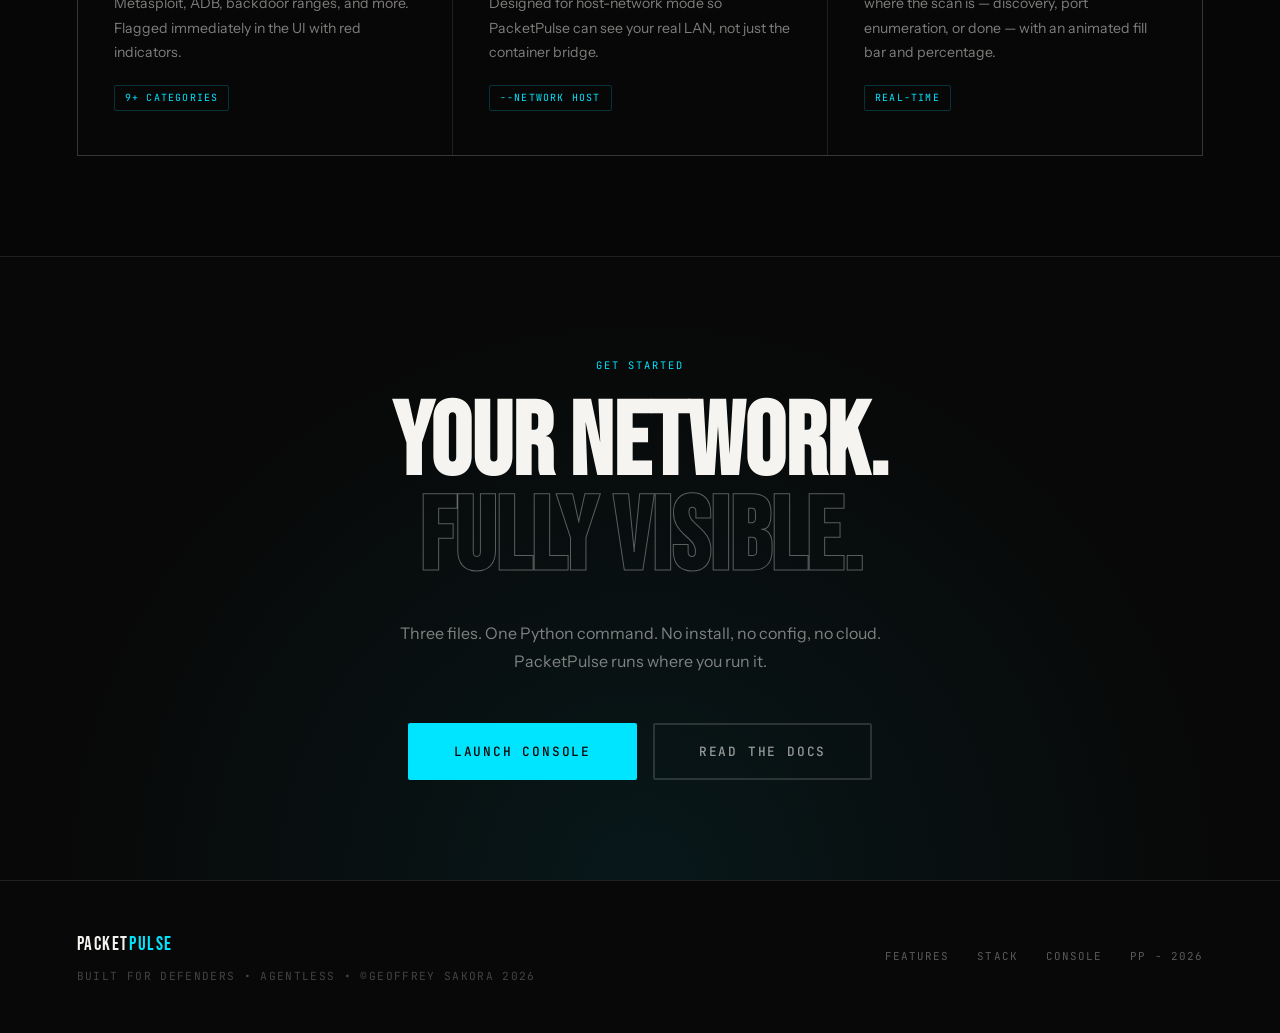
==== commit 1e4d8585: "v 26/03/26" ====
--- a/frontend/index.html
+++ b/frontend/index.html
@@ -10,8 +10,6 @@
   
 </head>
 <body>
-
-  <!-- NAV -->
   <nav>
     <a href="index.html" class="nav-logo" style="text-decoration:none">Packet<em>Pulse</em></a> 
     <div class="nav-right">
@@ -22,7 +20,6 @@
     </div>
   </nav>
 
-  <!-- HERO -->
   <section class="hero">
     <div class="hero-grid"></div>
     <div class="hero-glow"></div>
@@ -39,7 +36,7 @@
     <div class="hero-bottom">
       <p class="hero-desc">
         PacketPulse maps every heartbeat of your local infrastructure in real-time. 
-        Discover hosts, fingerprint services, and expose open ports — no agents, no dependencies, no noise.
+        Discover hosts, fingerprint services and expose open ports - no agents, no dependencies, no noise.
       </p>
       <div class="hero-actions">
         <a href="login.html" class="btn-primary" onclick="launchConsole(event)">Launch Console</a>
@@ -76,7 +73,7 @@
       <div class="stat-label">Discovery latency</div>
     </div>
     <div class="stat">
-      <div class="stat-num">47</div>
+      <div class="stat-num">47+</div>
       <div class="stat-label">Port definitions</div>
     </div>
     <div class="stat">
@@ -89,19 +86,14 @@
     </div>
   </div>
 
-  <!-- FEATURE 1 -->
   <section id="features" class="feature-split reveal">
     <div class="split-text">
       <div class="section-label">01. Discovery</div>
       <h2 class="split-heading">Unmask your<br><em>Attack Surface.</em></h2>
-      <p class="split-body">
-        PacketPulse runs a two-phase scan - rapid TCP knock sweep to find live hosts, 
-        then full port enumeration only on confirmed targets. No wasted time, no false silence.
-      </p>
+      <p class="split-body">PacketPulse runs a two-phase scan - rapid TCP knock sweep to find live hosts, then full port enumeration only on confirmed targets. No wasted time, no false silence.</p>
       <ul class="feature-list">
         <li>Two-phase scan: discover first, enumerate second</li>
         <li>TCP fallback when ICMP is blocked by firewall</li>
-        <li>Reverse DNS resolution for every live host</li>
         <li>Configurable range from a single IP to full subnet</li>
       </ul>
     </div>
@@ -132,18 +124,15 @@
     </div>
   </section>
 
-  <!-- FEATURE 2 -->
   <section class="feature-split reveal">
     <div class="split-text">
-      <div class="section-label">02 / Intelligence</div>
+      <div class="section-label">02. Intelligence</div>
       <h2 class="split-heading">Banners.<br><em>Versions.</em><br>Context.</h2>
-      <p class="split-body">
-        Every open port gets interrogated. PacketPulse grabs service banners, extracts server versions, detects TLS endpoints and categorises every finding across 9 service categories - all colour-coded.
-      </p>
+      <p class="split-body">Every open port gets interrogated. PacketPulse grabs service banners, extracts server versions, detects TLS endpoints and categorises every finding across 9 service categories - all colour-coded.</p>
       <ul class="feature-list">
         <li>Banner grabbing with HTTP Server header extraction</li>
         <li>TLS/SSL detection on all secured ports</li>
-        <li>9 categories: Remote, Web, Database, Mail, DevOps…</li>
+        <li>Multiple categories: Remote, Web, Database, Mail, DevOps…</li>
         <li>Filter results live without rescanning</li>
       </ul>
     </div>
@@ -171,14 +160,10 @@
     </div>
   </section>
 
-  <!-- CARDS SECTION -->
   <div id="stack" class="cards-section">
     <div class="cards-header reveal">
       <h2 class="cards-heading">The Pulse<br><em>Stack.</em></h2>
-      <p class="cards-sub">
-        Everything runs on the Python standard library. No pip install. No containers required. 
-        One file is all you need.
-      </p>
+      <p class="cards-sub">Everything runs on the Python standard library inside Docker without further installations needed .</p>
     </div>
 
     <div class="cards-grid reveal">
@@ -204,7 +189,7 @@
         <div class="c-card-icon">🔒</div>
         <div class="c-card-title">Danger Detection</div>
         <div class="c-card-body">Dedicated category for known risky ports — Metasploit, ADB, backdoor ranges, and more. Flagged immediately in the UI with red indicators.</div>
-        <span class="c-card-tag">9 categories</span>
+        <span class="c-card-tag">9+ categories</span>
       </div>
       <div class="c-card" data-num="05">
         <div class="c-card-icon">🐳</div>
@@ -221,7 +206,6 @@
     </div>
   </div>
 
-  <!-- CTA -->
   <section id="start" class="marquee-cta reveal">
     <div class="cta-overline">Get Started</div>
     <h2 class="cta-heading">Your network.<br><em>Fully visible.</em></h2>
@@ -235,17 +219,16 @@
     </div>
   </section>
 
-  <!-- FOOTER -->
   <footer>
     <div>
       <div class="foot-logo">Packet<em>Pulse</em></div>
-      <div class="foot-tagline" style="margin-top:6px">Built for defenders &bull; Agentless &bull; Open</div>
+      <div class="foot-tagline" style="margin-top:6px">Built for defenders &bull; Agentless &bull; &copy;Geoffrey Sakora 2026</div>
     </div>
     <div class="foot-links">
       <a href="#features" class="foot-link">Features</a>
       <a href="#stack" class="foot-link">Stack</a>
       <a href="login.html" class="foot-link" onclick="launchConsole(event)">Console</a>
-      <span class="foot-link" style="cursor:default">PP // 2026</span>
+      <span class="foot-link" style="cursor:default">PP - 2026</span>
     </div>
   </footer>
 
